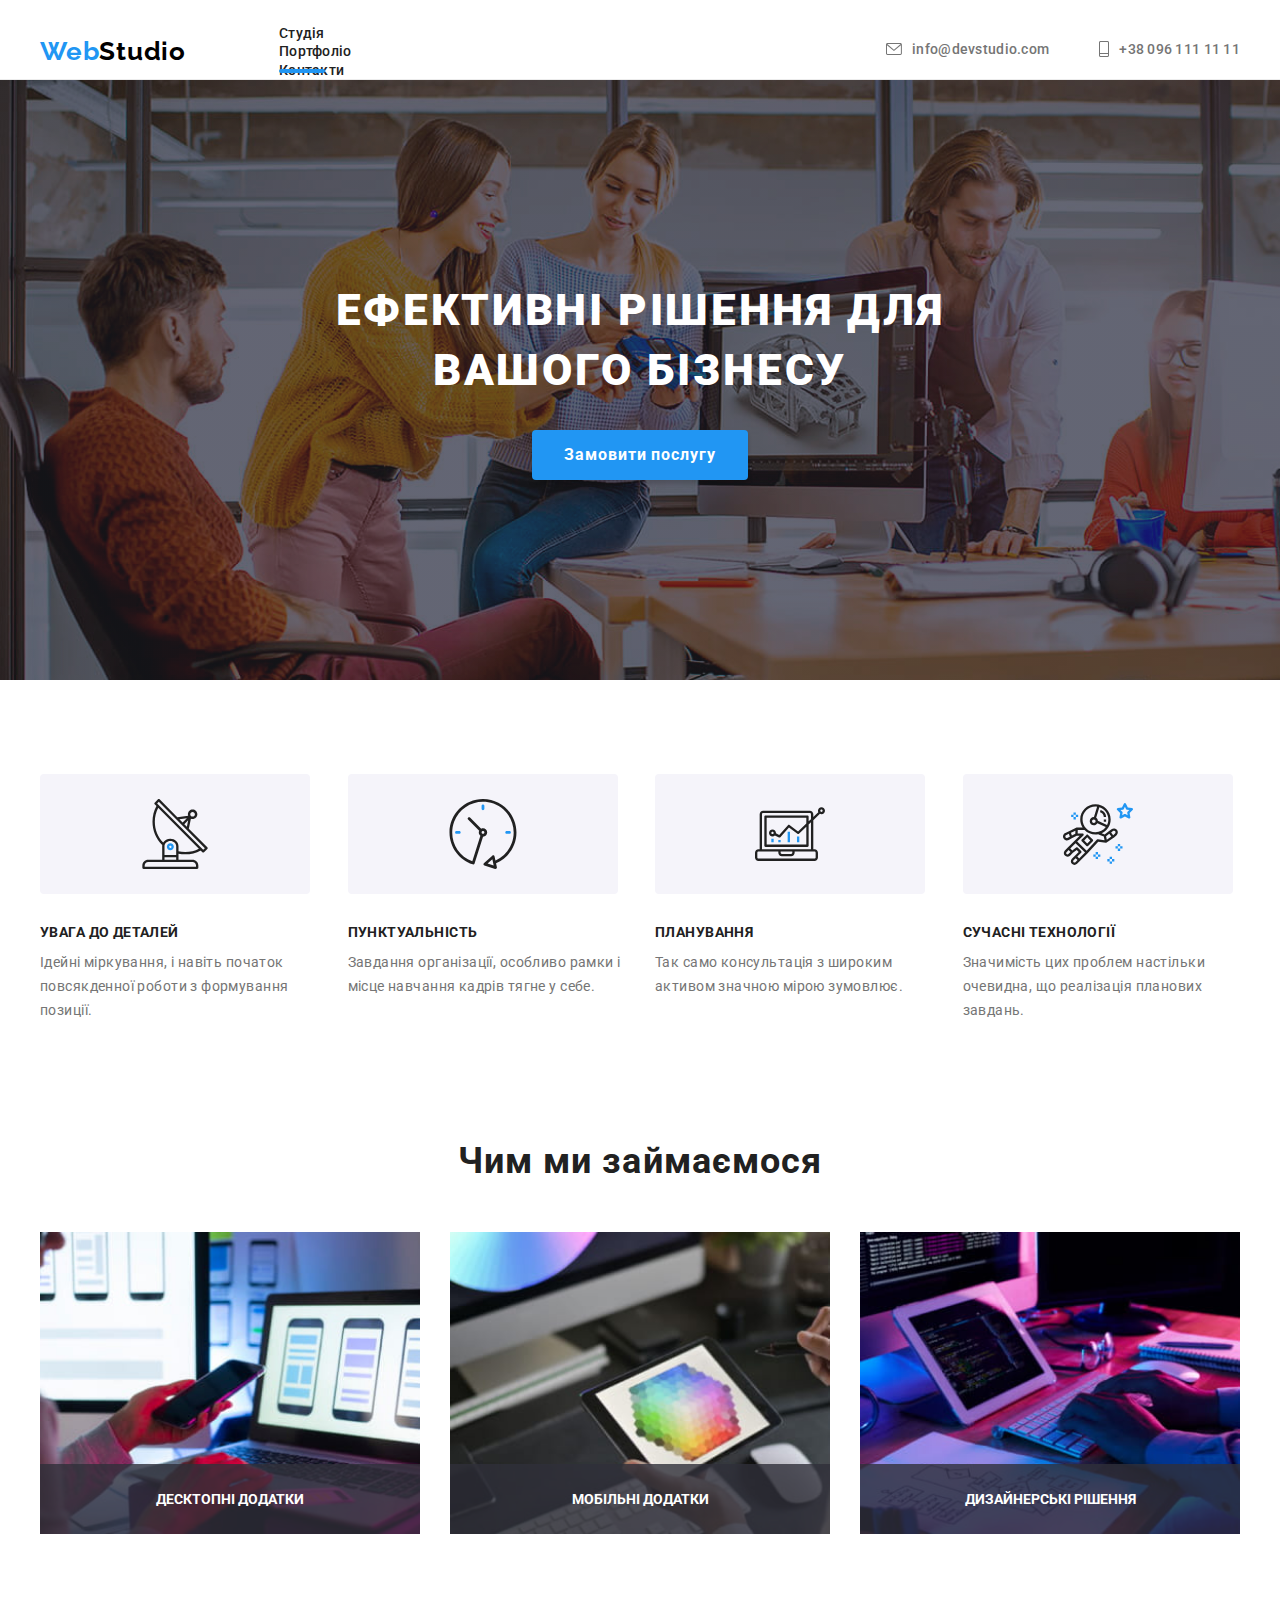
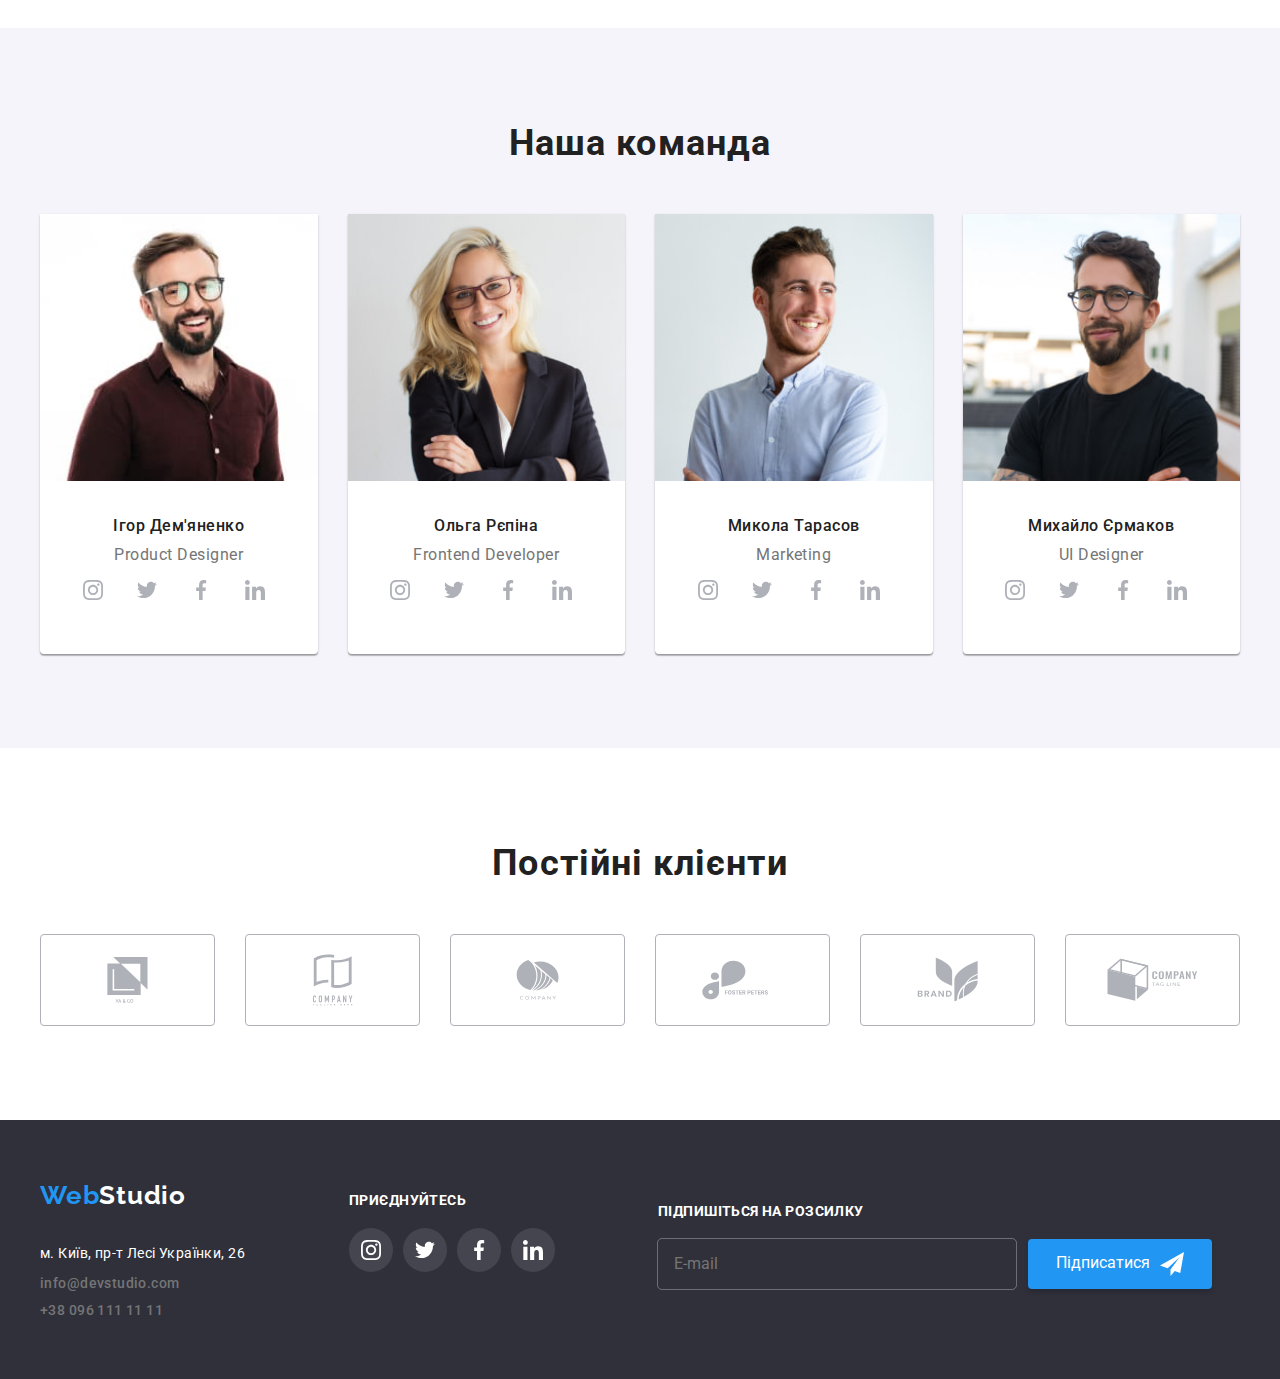
==== index.html @ 51b9fe57 "commed" ====
<!DOCTYPE html>
<html lang="en">
  <head>
    <meta charset="UTF-8" />
    <meta http-equiv="X-UA-Compatible" content="IE=edge" />
    <meta name="viewport" content="width=device-width, initial-scale=1.0" />
    <link
      rel="stylesheet"
      href="https://cdnjs.cloudflare.com/ajax/libs/modern-normalize/1.1.0/modern-normalize.css"
    />
    <link rel="stylesheet" href="./css/style.css" />
    <link rel="preconnect" href="https://fonts.googleapis.com" />
    <link rel="preconnect" href="https://fonts.gstatic.com" crossorigin />
    <link
      href="https://fonts.googleapis.com/css2?family=Raleway:wght@700&family=Roboto:wght@400;500;700;900&display=swap"
      rel="stylesheet"
    />
    <title>WebStudio</title>
  </head>
  <body>
    <header>
      <div class="container header">
        <a class="logo link" href="/"
          ><span class="logo__text">Web</span>Studio</a
        >
        <nav>
          <ul class="list header-menu">
            <li>
              <a class="link header-menu__active list-link" href="#">Студія</a>
            </li>
            <li>
              <a class="link list-link" href="./portfolio.html">Портфоліо</a>
            </li>
            <li><a class="link list-link" href="#">Контакти</a></li>
          </ul>
        </nav>
        <ul class="list header-contact">
          <li class="header-contact__icon">
            <a
              class="link list-link header-contact__link"
              href="mailto:info@devstudio.com"
            >
              <svg width="16" height="12px">
                <use href="./images/icons.svg#icon-envelope"></use>
              </svg>
              info@devstudio.com
            </a>
          </li>
          <li class="header-contact__icon">
            <a
              class="link list-link header-contact__link"
              href="tel:+380961111111"
            >
              <svg width="10" height="16px">
                <use href="./images/icons.svg#icon-vector"></use>
              </svg>
              +38 096 111 11 11
            </a>
          </li>
        </ul>
      </div>
    </header>
    <main>
      <section class="order section">
        <h1 class="order__title">Ефективні рішення для вашого бізнесу</h1>
        <button data-modal-open class="order__button" type="button">
          Замовити послугу
        </button>
        <div class="order__backdrop is-hidden" data-modal>
          <div class="modal">
            <button class="modal__close" data-modal-close>
              <svg width="30" height="30">
                <use href="./images/icons.svg#icon-close"></use>
              </svg>
            </button>
            <p class="modal__text">Залиште свої дані, ми вам передзвонимо</p>
            <form name="form-buy" class="form">
              <label for="user-name">Ім'я</label>
              <div class="form__wrapper">
                <input
                  type="text"
                  id="user-name"
                  name="user-name"
                  class="form__input"
                />
                <svg class="form__icon" width="18" heigt="18">
                  <use href="./images/icons.svg#icon-person-black"></use>
                </svg>
              </div>
              <label for="user-tel">Телефон</label>
              <div class="form__wrapper">
                <input
                  type="text"
                  id="user-tel"
                  name="user-tel"
                  class="form__input"
                />
                <svg class="form__icon" width="18" heigt="18">
                  <use href="./images/icons.svg#icon-phone-black"></use>
                </svg>
              </div>
              <label for="user-mail">Пошта</label>
              <div class="form__wrapper">
                <input
                  type="text"
                  id="user-mail"
                  name="user-mail"
                  class="form__input"
                />
                <svg class="form__icon" width="18" heigt="18">
                  <use href="./images/icons.svg#icon-email-black"></use>
                </svg>
              </div>
              <label for="user-text">Коментар</label>
              <textarea
                placeholder="Введіть текст"
                id="user-text"
                name="user-text"
                class="form__input form__textarea"
                cols="30"
                rows="5"
              ></textarea>
              <div class="form__line form__check">
                <input
                  class="form__input-check"
                  id="checkbox-s"
                  name="checked"
                  type="checkbox"
                  checked
                />
                <label class="form__checkbox-agree" for="checkbox-s"
                  >Погоджуюся з розсилкою та приймаю&nbsp;
                  <a href="#">Умови договору</a></label
                >
              </div>
              <button type="submit" class="form__button-send">
                Відправити
              </button>
            </form>
          </div>
        </div>
      </section>
      <section class="section features">
        <div class="container">
          <ul class="list box">
            <li class="box__element">
              <div class="box__wrapper-icon">
                <svg class="box__icons" width="70">
                  <use href="./images/icons.svg#icon-antenna"></use>
                </svg>
              </div>
              <h3 class="box__title">Увага до деталей</h3>
              <p class="box__description">
                Ідейні міркування, і навіть початок повсякденної роботи з
                формування позиції.
              </p>
            </li>
            <li class="box__element">
              <div class="box__wrapper-icon">
                <svg class="box__icons" width="70">
                  <use href="./images/icons.svg#icon-clock"></use>
                </svg>
              </div>
              <h3 class="box__title">Пунктуальність</h3>
              <p class="box__description">
                Завдання організації, особливо рамки і місце навчання кадрів
                тягне у себе.
              </p>
            </li>
            <li class="box__element">
              <div class="box__wrapper-icon">
                <svg class="box__icons" width="70">
                  <use href="./images/icons.svg#icon-diagram"></use>
                </svg>
              </div>
              <h3 class="box__title">Планування</h3>
              <p class="box__description">
                Так само консультація з широким активом значною мірою зумовлює.
              </p>
            </li>
            <li class="box__element">
              <div class="box__wrapper-icon">
                <svg class="box__icons" width="70">
                  <use href="./images/icons.svg#icon-astronaut"></use>
                </svg>
              </div>
              <h3 class="box__title">Сучасні технології</h3>
              <p class="box__description">
                Значимість цих проблем настільки очевидна, що реалізація
                планових завдань.
              </p>
            </li>
          </ul>
          <h2 class="job job__title">Чим ми займаємося</h2>
          <ul class="list job__box">
            <li class="item box__item">
              <img src="./images/job1.jpg" alt="work" width="370" />
              <div class="job__description">Десктопні додатки</div>
            </li>
            <li class="item box__item">
              <img src="./images/job2.jpg" alt="work" width="370" />
              <div class="job__description">Мобільні додатки</div>
            </li>
            <li class="item box__item">
              <img src="./images/job3.jpg" alt="work" width="370" />
              <div class="job__description">Дизайнерські рішення</div>
            </li>
          </ul>
        </div>
      </section>
      <section class="team section">
        <div class="container">
          <h2 class="tetle-text-team team__title">Наша команда</h2>
          <ul class="list team-flex">
            <li class="team-flex-item">
              <img
                src="./images/team1.jpg"
                alt="Product Designer"
                width="270"
              />
              <h3 class="name-team">Ігор Дем'яненко</h3>
              <p class="profession-team">Product Designer</p>
              <ul class="list flex-icons">
                <li class="team-icons">
                  <a href="">
                    <svg class="social-icon" width="20" height="20">
                      <use href="./images/icons.svg#icon-instagram"></use>
                    </svg>
                  </a>
                </li>
                <li class="team-icons">
                  <a href="">
                    <svg class="social-icon" width="20" height="20">
                      <use href="./images/icons.svg#icon-twitter"></use>
                    </svg>
                  </a>
                </li>
                <li class="team-icons">
                  <a href="">
                    <svg class="social-icon" width="20" height="20">
                      <use href="./images/icons.svg#icon-facebook"></use>
                    </svg>
                  </a>
                </li>
                <li class="team-icons">
                  <a href="">
                    <svg class="social-icon" width="20" height="20">
                      <use href="./images/icons.svg#icon-linkedin"></use>
                    </svg>
                  </a>
                </li>
              </ul>
            </li>
            <li class="team-flex-item">
              <img
                src="./images/team2.jpg"
                alt="Frontend Developer"
                width="270"
              />
              <h3 class="name-team">Ольга Рєпіна</h3>
              <p class="profession-team">Frontend Developer</p>
              <ul class="list flex-icons">
                <li class="team-icons">
                  <a href="">
                    <svg class="social-icon" width="20" height="20">
                      <use href="./images/icons.svg#icon-instagram"></use>
                    </svg>
                  </a>
                </li>
                <li class="team-icons">
                  <a href="">
                    <svg class="social-icon" width="20" height="20">
                      <use href="./images/icons.svg#icon-twitter"></use>
                    </svg>
                  </a>
                </li>
                <li class="team-icons">
                  <a href="">
                    <svg class="social-icon" width="20" height="20">
                      <use href="./images/icons.svg#icon-facebook"></use>
                    </svg>
                  </a>
                </li>
                <li class="team-icons">
                  <a href="">
                    <svg class="social-icon" width="20" height="20">
                      <use href="./images/icons.svg#icon-linkedin"></use>
                    </svg>
                  </a>
                </li>
              </ul>
            </li>
            <li class="team-flex-item">
              <img src="./images/team3.jpg" alt="Marketing" width="270" />
              <h3 class="name-team">Микола Тарасов</h3>
              <p class="profession-team">Marketing</p>
              <ul class="list flex-icons">
                <li class="team-icons">
                  <a href="">
                    <svg class="social-icon" width="20" height="20">
                      <use href="./images/icons.svg#icon-instagram"></use>
                    </svg>
                  </a>
                </li>
                <li class="team-icons">
                  <a href="">
                    <svg class="social-icon" width="20" height="20">
                      <use href="./images/icons.svg#icon-twitter"></use>
                    </svg>
                  </a>
                </li>
                <li class="team-icons">
                  <a href="">
                    <svg class="social-icon" width="20" height="20">
                      <use href="./images/icons.svg#icon-facebook"></use>
                    </svg>
                  </a>
                </li>
                <li class="team-icons">
                  <a href="">
                    <svg class="social-icon" width="20" height="20">
                      <use href="./images/icons.svg#icon-linkedin"></use>
                    </svg>
                  </a>
                </li>
              </ul>
            </li>
            <li class="team-flex-item">
              <img src="./images/team4.jpg" alt="UI Designer" width="270" />
              <h3 class="name-team">Михайло Єрмаков</h3>
              <p class="profession-team">UI Designer</p>
              <ul class="list flex-icons">
                <li class="team-icons">
                  <a href="">
                    <svg class="social-icon" width="20" height="20">
                      <use href="./images/icons.svg#icon-instagram"></use>
                    </svg>
                  </a>
                </li>
                <li class="team-icons">
                  <a href="">
                    <svg class="social-icon" width="20" height="20">
                      <use href="./images/icons.svg#icon-twitter"></use>
                    </svg>
                  </a>
                </li>
                <li class="team-icons">
                  <a href="">
                    <svg class="social-icon" width="20" height="20">
                      <use href="./images/icons.svg#icon-facebook"></use>
                    </svg>
                  </a>
                </li>
                <li class="team-icons">
                  <a href="">
                    <svg class="social-icon" width="20" height="20">
                      <use href="./images/icons.svg#icon-linkedin"></use>
                    </svg>
                  </a>
                </li>
              </ul>
            </li>
          </ul>
        </div>
      </section>
      <section class="section">
        <div class="container">
          <h2 class="lean-clients">Постійні клієнти</h2>
          <ul class="list clients-wrapper">
            <li class="element-icon">
              <a href="">
                <svg width="41" height="46">
                  <use href="./images/icons.svg#icon-group"></use>
                </svg>
              </a>
            </li>
            <li class="element-icon">
              <a href="">
                <svg width="40" height="52">
                  <use href="./images/icons.svg#icon-group2"></use>
                </svg>
              </a>
            </li>
            <li class="element-icon">
              <a href="">
                <svg width="43" height="41">
                  <use href="./images/icons.svg#icon-group3"></use>
                </svg>
              </a>
            </li>
            <li class="element-icon">
              <a href="">
                <svg width="84" height="40">
                  <use href="./images/icons.svg#icon-group4"></use>
                </svg>
              </a>
            </li>
            <li class="element-icon">
              <a href="">
                <svg width="62" height="45">
                  <use href="./images/icons.svg#icon-group5"></use>
                </svg>
              </a>
            </li>
            <li class="element-icon">
              <a href="">
                <svg width="93" height="43">
                  <use href="./images/icons.svg#icon-group1"></use>
                </svg>
              </a>
            </li>
          </ul>
        </div>
      </section>
    </main>
    <footer>
      <div class="container flex-botom">
        <div class="wrapper-bottom">
          <a class="logo link logo--light" href="/"
            ><span class="logo__text">Web</span>Studio</a
          >
          <address class="no-incline">
            <ul class="list">
              <li>
                <a
                  class="map"
                  target="_blank"
                  rel="noopener noreferrer nofollow"
                  href="https://goo.gl/maps/KYdNu7RqpGxBvXXn9"
                  >м. Київ, пр-т Лесі Українки, 26</a
                >
              </li>
              <li>
                <a class="link contacts-footer" href="mailto:info@devstudio.com"
                  >info@devstudio.com</a
                >
              </li>
              <li>
                <a class="link contacts-footer" href="tel:+380961111111"
                  >+38 096 111 11 11</a
                >
              </li>
            </ul>
          </address>
        </div>
        <div>
          <p class="bottom-text">приєднуйтесь</p>
          <ul class="list bottom-list">
            <li class="bottom-icons">
              <a href="">
                <svg class="bottom-social-icon" width="20" height="20">
                  <use href="./images/icons.svg#icon-instagram"></use>
                </svg>
              </a>
            </li>
            <li class="bottom-icons">
              <a href="">
                <svg class="bottom-social-icon" width="20" height="20">
                  <use href="./images/icons.svg#icon-twitter"></use>
                </svg>
              </a>
            </li>
            <li class="bottom-icons">
              <a href="">
                <svg class="bottom-social-icon" width="20" height="20">
                  <use href="./images/icons.svg#icon-facebook"></use>
                </svg>
              </a>
            </li>
            <li class="bottom-icons">
              <a href="">
                <svg class="bottom-social-icon" width="20" height="20">
                  <use href="./images/icons.svg#icon-linkedin"></use>
                </svg>
              </a>
            </li>
          </ul>
        </div>
        <div class="wrapper-form">
          <p class="form-text-footer">Підпишіться на розсилку</p>
          <div class="form-footer">
            <input
              type="text"
              name="input-footer"
              class="input-footer"
              placeholder="E-mail"
            />
            <button class="button-footer" type="button">
              Підписатися
              <svg width="24" height="24">
                <use href="./images/icons.svg#icon-send"></use>
              </svg>
            </button>
          </div>
        </div>
      </div>
    </footer>
    <script src="./js/modal.js"></script>
  </body>
</html>
---- css/style.css ----
body {
    font-family: 'Roboto', sans-serif;
    color: var(--text-color);
    margin: 0;
    padding: 0;
    background-color: var(--main-color);
}

ul,
p,
h1,
h2,
h3,
h4 {
    margin: 0;
    padding: 0;
}

:root {
    --main-color: #FFFFFF;
    --active-color: #2196F3;
    --contact-color: #757575;
    --text-color: #212121;
    --order-color: #2F303A;
    --logo-color: #000000;
    --projects-color: #F5F4FA;
    --button-hover: #188CE8;
    --icons-color: #AFB1B8;
    --divider-color: #ECECEC;
}

.link {
    text-decoration: none;
}

.header-menu__active {
    color: var(--active-color);
    position: relative;
    padding: 32px 0;
}

.header-menu__active::after {
    content: '';
    height: 4px;
    background-color: var(--active-color);
    position: absolute;
    bottom: 0;
    left: 0;
    right: 0;
    border-radius: 2px;
}

.list {
    list-style: none;
}

.order__title {
    font-weight: 900;
    font-size: 44px;
    line-height: calc(60 / 44);
    text-transform: uppercase;
    color: var(--main-color);
    letter-spacing: 0.06em;
    text-align: center;
    max-width: 696px;
    margin: 0 auto;
}

.section.order {
    max-width: 1600px;
    background-image: linear-gradient(rgba(47, 48, 58, 0.4), rgba(47, 48, 58, 0.4)), url(../images/teams.png);
    /* background-image: url(../images/teams.png), linear-gradient(rgba(47, 48, 58, 0.4),rgba(47, 48, 58, 0.4)); */
    /* text-align: center; */
    padding-bottom: 200px;
    padding-top: 200px;
}

/* section.order {
    margin: 0 auto;
} */

.list-link {
    color: var(--text-color);
    font-family: 'Roboto';
    font-style: normal;
    font-weight: 500;
    font-size: 14px;
    line-height: calc(16 / 14);
    letter-spacing: 0.02em;
    transition: color 250ms cubic-bezier(0.4, 0, 0.2, 1);
}
.logo {
    font-family: 'Raleway';
    font-weight: 700;
    font-size: 26px;
    line-height: calc(31 / 26);
    letter-spacing: 0.03em;
    color: var(--logo-color);
    margin-right: 93px;
}

.logo__text {
    color: var(--active-color);
}

.header-contact__link {
    color: var(--contact-color);
    font-weight: 500;
    font-size: 14px;
    line-height: calc(16/14);
    letter-spacing: 0.02em;
    display: inline-flex;
    align-items: center;
    transition: color 250ms cubic-bezier(0.4, 0, 0.2, 1);
}

.no-incline {
    font-style: normal;
}

.no-incline a:focus {
    color: var(--active-color);
}

.map {
    text-decoration: none;
    font-size: 14px;
    line-height: calc(24/14);
    color: var(--main-color);
    letter-spacing: 0.03em;
    transition: color 250ms cubic-bezier(0.4, 0, 0.2, 1);
}

.map:hover {
    color: var(--active-color);
}

footer {
    background-color: var(--order-color);
}

.header-contact__link:hover {
    color: var(--active-color);
}

.order__button {
    background-color: var(--active-color);
    color: var(--main-color);
    font-family: 'Roboto';
    font-weight: 700;
    font-size: 16px;
    line-height: calc(30 / 16);
    letter-spacing: 0.06em;
    cursor: pointer;
    border: none;
    padding: 10px 32px;
    box-shadow: 0px 4px 4px rgba(0, 0, 0, 0.15);
    border-radius: 4px;
    transition: background-color 250ms cubic-bezier(0.4, 0, 0.2, 1);
    margin: 30px auto 0;
    display: block;
}

.order__button:hover {
    background-color: var(--button-hover);
}

.contacts-footer {
    color: var(--contact-color);
    font-weight: 500;
    font-size: 14px;
    line-height: calc(16/14);
    letter-spacing: 0.03em;
    transition: color 250ms cubic-bezier(0.4, 0, 0.2, 1);
}

.contacts-footer:hover {
    color: var(--active-color);
}

.box__title {
    font-weight: 700;
    font-size: 14px;
    line-height: calc(16 / 14);
    letter-spacing: 0.03em;
    text-transform: uppercase;
    margin-bottom: 10px;
}

.box__description {
    font-size: 14px;
    line-height: calc(24 / 14);
    letter-spacing: 0.03em;
    color: var(--contact-color);
}

.job {
    font-weight: 700;
    font-size: 36px;
    line-height: calc(42 / 36);
    letter-spacing: 0.03em;
}

.team {
    background-color: var(--projects-color);
}

.team__title {
    font-weight: 700;
    font-size: 36px;
    line-height: calc(42 / 36);
    letter-spacing: 0.03em;
    text-align: center;
    margin-bottom: 50px;
}

.name-team {
    font-weight: 500;
    font-size: 16px;
    line-height: calc(19 / 16);
    letter-spacing: 0.03em;
}

.profession-team {
    font-weight: 400;
    font-size: 16px;
    line-height: calc(19 / 16);
    letter-spacing: 0.03em;
    color: var(--contact-color);
}

.projects {
    cursor: pointer;
    border: none;
    background-color: var(--projects-color);
    font-weight: 500;
    font-size: 16px;
    line-height: calc(26 / 16);
    letter-spacing: 0.03em;
    font-family: 'Roboto';
    font-weight: 500;
    font-size: 16px;
    line-height: calc(26 / 16);
    padding: 6px 22px;
    border-radius: 4px;
    transition: box-shadow 250ms cubic-bezier(0.4, 0, 0.2, 1), color 250ms cubic-bezier(0.4, 0, 0.2, 1), background-color 250ms cubic-bezier(0.4, 0, 0.2, 1);
}

.button-flex li:not(:first-child) {
    margin-left: 8px;
}

.projects:hover {
    background-color: var(--active-color);
    color: var(--main-color);
    border: none;
    box-shadow: 0px 3px 1px rgba(0, 0, 0, 0.1), 0px 1px 2px rgba(0, 0, 0, 0.08), 0px 2px 2px rgba(0, 0, 0, 0.12);
}

.projects:focus {
    background-color: var(--active-color);
    color: var(--main-color);
}

.projects-name {
    font-weight: 700;
    font-size: 18px;
    line-height: calc(36 / 18);
    letter-spacing: 0.06em;
}

.projects-work {
    font-size: 16px;
    line-height: calc(30 / 16);
    letter-spacing: 0.03em;
    color: var(--contact-color);
}

.logo--light {
    color: var(--main-color);
}
.header {
    display: flex;
    align-items: center;
}

.header-list {
    display: flex;
}

.list-link:hover,
.list-link:focus {
    color: var(--active-color);
}

.header-contact {
    display: flex;
    margin-left: auto;
}

.header-contact>li:first-child {
    margin-right: 50px;
}

.container {
    max-width: 1200px;
    margin: 0 auto;
}

.header-list>li:not(:last-child) {
    margin-right: 50px;
}

header {
    padding: 24px 0;
}

.box {
    display: flex;
    margin-bottom: 118px;
    margin-left: -30px;
}

.box .box__element {
    flex-basis: calc((100% - 90px) / 4);
    margin-left: 30px;
}

.job__box {
    display: flex;
    margin-top: 50px;
    margin-left: -30px;
}

.job__box .box__item {
    flex-basis: calc((100% - 60px) / 3);
    margin-left: 30px;
}

.job__title {
    text-align: center;
}

.team-flex {
    display: flex;
    text-align: center;

    margin-left: -30px;
}

.team-flex-item {
    margin-left: 30px;
    flex-basis: calc((100% - 90px) / 4);
    border-radius: 0px 0px 4px 4px;
    box-shadow: 0px 1px 3px rgba(0, 0, 0, 0.12), 0px 1px 1px rgba(0, 0, 0, 0.14), 0px 2px 1px rgba(0, 0, 0, 0.2);
}

.team-flex-item>img {
    width: 100%;
}

.team-flex>li {
    background-color: var(--main-color);
}

.team-flex h3 {
    margin-top: 30px;
    margin-bottom: 10px;
}

footer {
    padding: 60px 0;
}

address {
    margin-top: 30px;
}

.no-incline li:not(:first-child) {
    margin-top: 9px;
}

.button-flex {
    display: flex;
    justify-content: center;
    margin-bottom: 50px;
}

.work-flex {
    display: flex;
    flex-wrap: wrap;
    margin-left: -30px;
}

.work-flex .item {
    flex-basis: calc((100% - 90px) / 3);
    margin-left: 30px;
    transition: box-shadow 250ms cubic-bezier(0.4, 0, 0.2, 1);
}

.work-flex .item:hover {
    box-shadow: 0px 1px 1px rgba(0, 0, 0, 0.12), 0px 4px 4px rgba(0, 0, 0, 0.06), 1px 4px 6px rgba(0, 0, 0, 0.16);
}

.item img {
    width: 100%;
}

.work-flex li {
    border: 1px solid #EEEEEE;
    margin-bottom: 30px;
    cursor: pointer;
}

.work-flex h2 {
    margin-left: 24px;
    margin-top: 20px;

}

.work-flex p {
    margin-left: 24px;
    margin-bottom: 20px;
    margin-top: 4px;
}

.section {
    padding-top: 94px;
    padding-bottom: 94px;
}

.team-icons a {
    width: 44px;
    height: 44px;
    display: inline-block;
    margin-right: 10px;
    border-radius: 50%;
    background-color: var(--main-color);
    color: var(--icons-color);
    transition: color 250ms cubic-bezier(0.4, 0, 0.2, 1),background-color 250ms cubic-bezier(0.4, 0, 0.2, 1);
}

.team-icons a:hover {
    background-color: var(--active-color);
    color: var(--main-color);
}

.team-icons a:focus {
    background-color: var(--active-color);
    color: var(--main-color);
}

.team-icons a svg {
    fill: currentColor;
}

.team-icons:last-child {
    margin-right: 0;
}

.flex-icons {
    display: flex;
    justify-content: center;
    margin-top: 16px;
    margin-bottom: 30px;
}

.social-icon {
    fill: var(--icons-color);
}

.box__wrapper-icon {
    display: flex;
    justify-items: center;
    justify-content: center;
    background-color: var(--projects-color);
    height: 120px;
    max-width: 270px;
    margin-bottom: 30px;
    border-radius: 4px;
}

.lean-clients {
    font-weight: 700;
    font-size: 36px;
    line-height: calc(42 / 36);
    text-align: center;
    letter-spacing: 0.03em;
    margin-bottom: 50px;
}

.clients-wrapper {
    display: flex;
    margin-left: -30px;
}

.element-icon {
    width: 170px;
    height: 92px;
    flex-basis: calc((100% - 150px) / 6);
    margin-left: 30px;
}

.element-icon a svg {
    fill: var(--icons-color);
    transition: fill 250ms cubic-bezier(0.4, 0, 0.2, 1);
}

.element-icon a:hover,
.element-icon a:focus {
    border: 1px solid var(--active-color);
}

.element-icon a:hover svg,
.element-icon a:focus svg {
    fill: var(--active-color);
}

.element-icon a {
    width: 100%;
    height: 100%;
    display: flex;
    justify-content: center;
    align-items: center;
    border: 1px solid var(--icons-color);
    border-radius: 4px;
    transition: border-color 250ms cubic-bezier(0.4, 0, 0.2, 1);
}

.flex-botom {
    display: flex;
}

.bottom-icons {
    width: 44px;
    height: 44px;
    margin-right: 10px;
    border-radius: 50%;
    display: flex;
    justify-content: center;
    align-items: center;
    background-color: rgba(255, 255, 255, 0.1);
    transition: background-color 250ms cubic-bezier(0.4, 0, 0.2, 1);
}

.bottom-icons a {
    width: 100%;
    height: 100%;
    display: flex;
    align-items: center;
    justify-content: center;
    border-radius: 50%;
}

.bottom-icons a:focus {
    background-color: var(--active-color);

}

.bottom-icons svg {
    fill: var(--main-color);
    transition: fill 250ms cubic-bezier(0.4, 0, 0.2, 1);
}

.bottom-list {
    display: flex;
    margin-top: 20px;
}

.bottom-icons:hover {
    background-color: var(--active-color);
}

.bottom-icons:hover svg {
    fill: var(--main-color);
}

.wrapper-bottom {
    margin-right: 70px;
}

.bottom-text {
    font-weight: 700;
    font-size: 14px;
    line-height: calc(16/14);
    letter-spacing: 0.03em;
    text-transform: uppercase;
    color: var(--main-color);
    margin-top: 12px;
}

.header-contact__icon:hover .list-link {
    color: var(--button-hover);
}

.header-contact__link svg {
    fill: currentColor;
    margin-right: 10px;
    cursor: pointer;
}

/* leason 5 */
.img-wrapper img {
    display: block;
}

.work-flex .img-wrapper {
    position: relative;
    overflow: hidden;
}

.work-description {
    background-color: var(--active-color);
    position: absolute;
    bottom: 0;
    height: 100%;
    color: var(--main-color);
    display: flex;
    justify-content: center;
    align-items: center;
    font-weight: 400;
    font-size: 18px;
    line-height: calc(28 / 18);
    letter-spacing: 0.03em;
    transform: translateY(100%);
    padding: 24px;
    opacity: 90%;
    transition: transform 250ms cubic-bezier(0.4, 0, 0.2, 1);
}

.work-flex .item:hover .work-description {
    transform: translateY(0);
}

header {
    height: 80px;
    border-bottom: 1px solid var(--divider-color);
}

/* modal window */
.order__backdrop.is-hidden {
    visibility: hidden;
    opacity: 0;
    pointer-events: none;
}

.order__backdrop {
    position: fixed;
    top: 0;
    left: 0;
    width: 100%;
    height: 100%;
    opacity: 1;
    visibility: visible;
    transition: opacity 250ms cubic-bezier(0.4, 0, 0.2, 1), visibility 250ms cubic-bezier(0.4, 0, 0.2, 1);
    background: rgba(0, 0, 0, 0.2);
    display: flex;
    justify-content: center;
    align-items: center;
    z-index: 1;
}

.modal {
    width: 528px;
    background: #FFFFFF;
    box-shadow: 0px 1px 3px rgba(0, 0, 0, 0.12), 0px 1px 1px rgba(0, 0, 0, 0.14), 0px 2px 1px rgba(0, 0, 0, 0.2);
    border-radius: 4px;
    margin: 0 auto;
    position: relative;
    padding: 40px;
}

.modal label {
    display: inline-block;
    margin-bottom: 4px;
    color: var(--contact-color);
    font-size: 12px;
    line-height: 14px;
    letter-spacing: 0.01em;
}
.modal__close {
    position: absolute;
    cursor: pointer;
    top: 8px;
    right: 8px;
    background: transparent;
    border: none;
    padding: 0;
    /* fill: none; */
}
.modal__close svg {
    border: 1px solid rgba(0, 0, 0, 0.1);
    border-radius: 50%;
}

.modal__close:hover svg {
    transition: transform 250ms cubic-bezier(0.4, 0, 0.2, 1);
    fill: var(--active-color);
}



.job__description {
    position: absolute;
    height: 70px;
    width: 100%;
    bottom: 0;
    display: flex;
    justify-content: center;
    align-items: center;
    color: var(--main-color);
    text-transform: uppercase;
    font-weight: 700;
    font-size: 14px;
    line-height: calc(16/14);
    background: rgba(47, 48, 58, 0.8);
}
.box__item {
    position: relative;
}
.box__item img {
    display: block;
}
.form__input {
    width: 100%;
    height: 40px;
    border: 1px solid rgba(33, 33, 33, 0.2);
    border-radius: 4px;
    cursor: pointer;
    padding-left: 45px;
}
.form__input:focus {
    outline: 1px solid var(--active-color);


}
.form__button-send {
    width: 100%;
    max-width: 200px;
    height: 50px;
    font-weight: 700;
    font-size: 16px;
    line-height: calc(30/16);
    background: var(--active-color);
    box-shadow: 0px 4px 4px rgba(0, 0, 0, 0.15);
    border-radius: 4px;
    color: var(--main-color);
    border: none;
    cursor: pointer;
    letter-spacing: 0.06em;
    display: block;
    margin: 0 auto;
}
.modal__text {
    color: var(--text-color);
    font-weight: 700;
    font-size: 20px;
    line-height: calc(23/20);
    text-align: center;
    letter-spacing: 0.03em;
    margin-bottom: 12px;
}
.form__textarea {
    resize: none;
    height: 120px;
    padding: 12px 16px;


}
/* .form__textarea::placeholder {
    font-size: 11px;
    color: rebeccapurple;
    padding: 20px;
} */

.form__wrapper {
    position: relative;
    margin-bottom: 10px; 
}
.form__icon {
    position: absolute;
    left: 15px;
    top: 50%;
    transform: translateY(-50%);
}
.form__input:focus + .form__icon {
    transition: transform 250ms cubic-bezier(0.4, 0, 0.2, 1);
    fill: var(--active-color);
}
.form__textarea::placeholder {
    color: rgba(117, 117, 117, 0.5);
    font-size: 12px;
    line-height: calc(14 / 12);
    letter-spacing: 0.01em;
    margin: 0 auto;
} 
.form__line label {
    margin: 20px 0 30px;
    font-size: 14px;
    line-height: calc(24/14);
    letter-spacing: 0.03em;
    color: #757575;
    display: flex;
}
.form__line {
    text-align: center;
}
.form__line a {
    color: var(--active-color);
}
.form__checkbox-agree {
    display: flex;
    align-items: center;
    justify-content: center;
    cursor: pointer;
}
.form__checkbox-agree::before {
    display: flex;
    margin-right: 8px;
    content: " ";
    width: 16px;
    height: 15px;
    border: 2px solid black;
    border-radius: 2px;
}
.form__check {
    margin: 10px 0;
}
.form__check input:checked + .form__checkbox-agree::before {
    background-color: var(--active-color);
    border: none;
    background-image: url(../images/vector-form.svg);
    background-repeat: no-repeat;
    background-position: center;
}   
.form__input-check {
    display: none;
}
.form-text-footer {
    font-weight: 700;
    font-size: 14px;
    line-height: calc(16/14);
    letter-spacing: 0.03em;
    text-transform: uppercase;
    color: var(--main-color);
}
.input-footer {
    width: 358px;
    height: 50px;
    background-color: inherit;
    border-radius: 4px;
    outline: 1px solid rgba(255, 255, 255, 0.3);
    border: none;
    cursor: pointer;
    padding: 15px 16px;
    color: var(--main-color) ;
}
.wrapper-form {
    margin-top: 23px;
    margin-left: 93px;
}
.wrapper-form input:focus {
    outline: 1px solid var(--button-hover);
}
.button-footer {
    height: 50px;
    margin-left: 12px;
    background: #2196F3;
    box-shadow: 0px 4px 4px rgba(0, 0, 0, 0.15);
    border-radius: 4px;
    border: none;
    color: var(--main-color);
    padding: 0px 28px;
    display: inline-flex;
    align-items: center;
}
.button-footer svg {
    margin-left: 10px;
}
.form-footer {
    display: flex;
    margin-top: 20px;
}
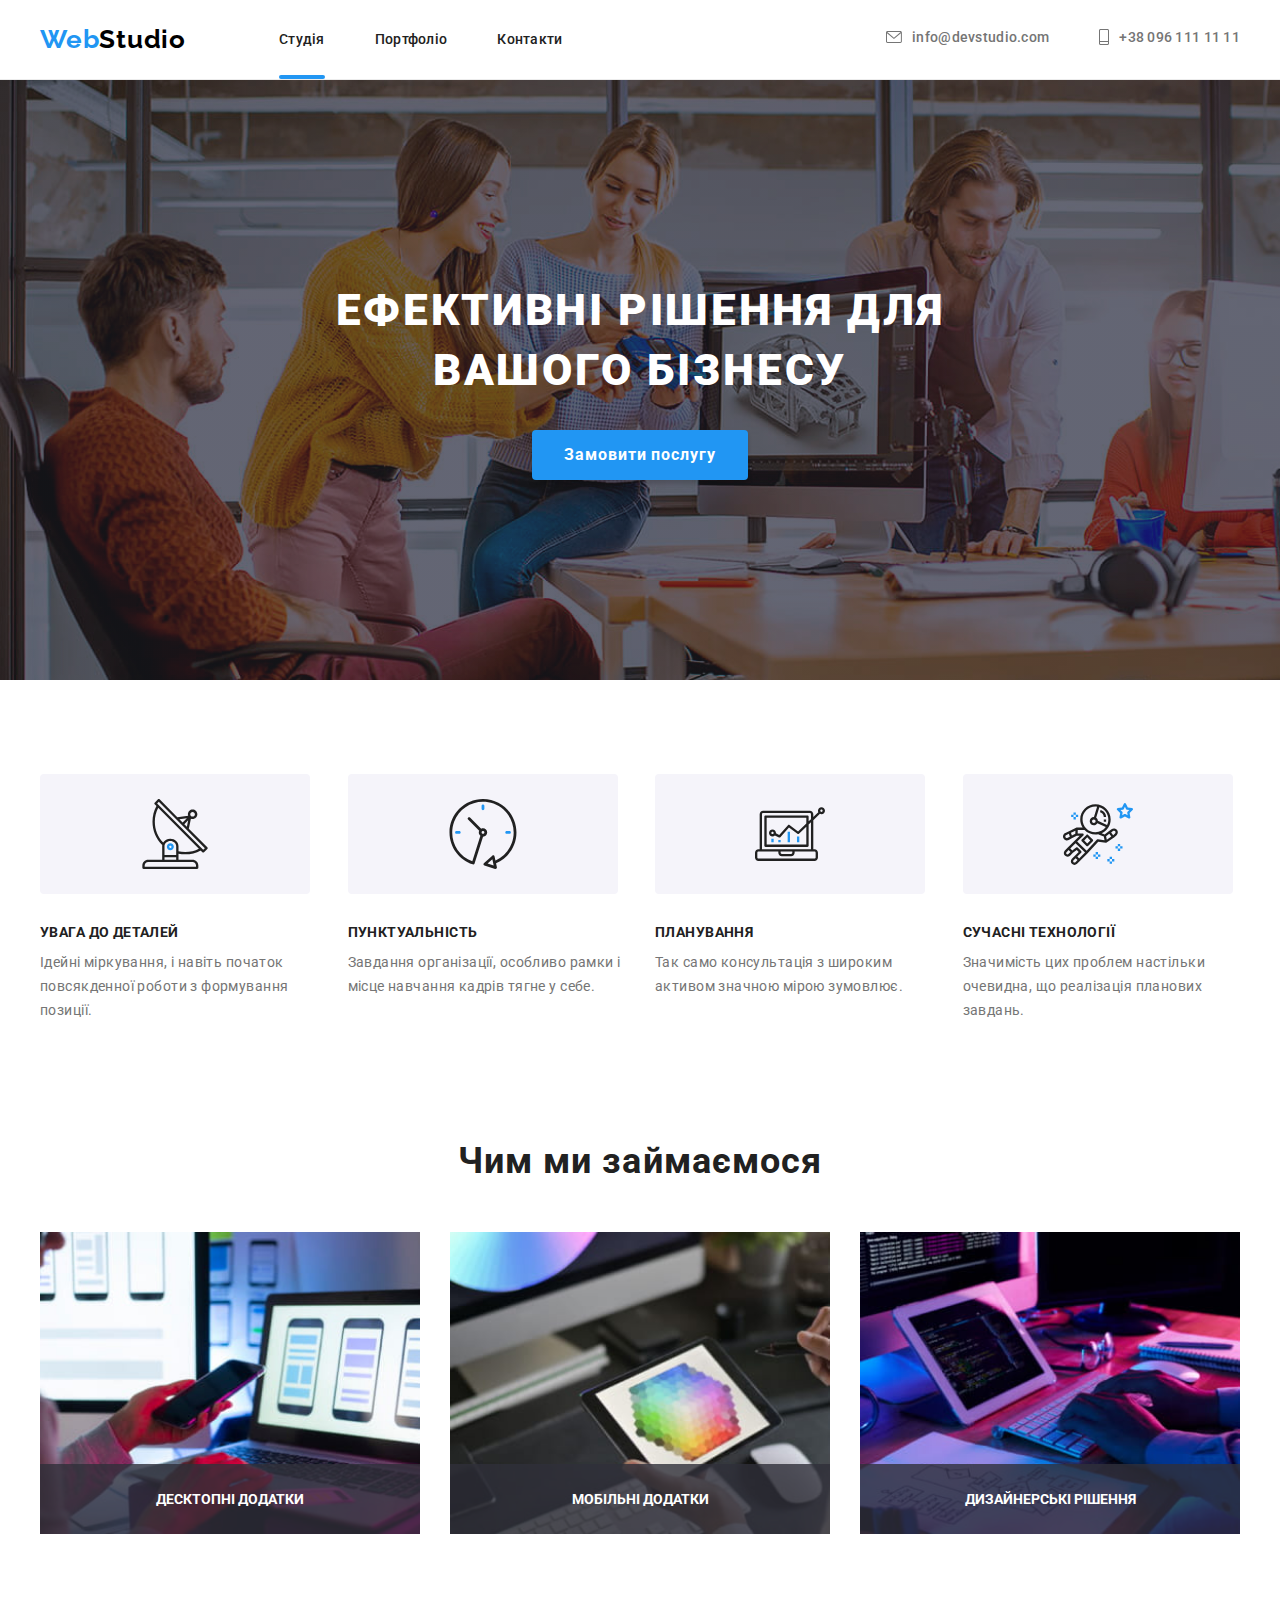
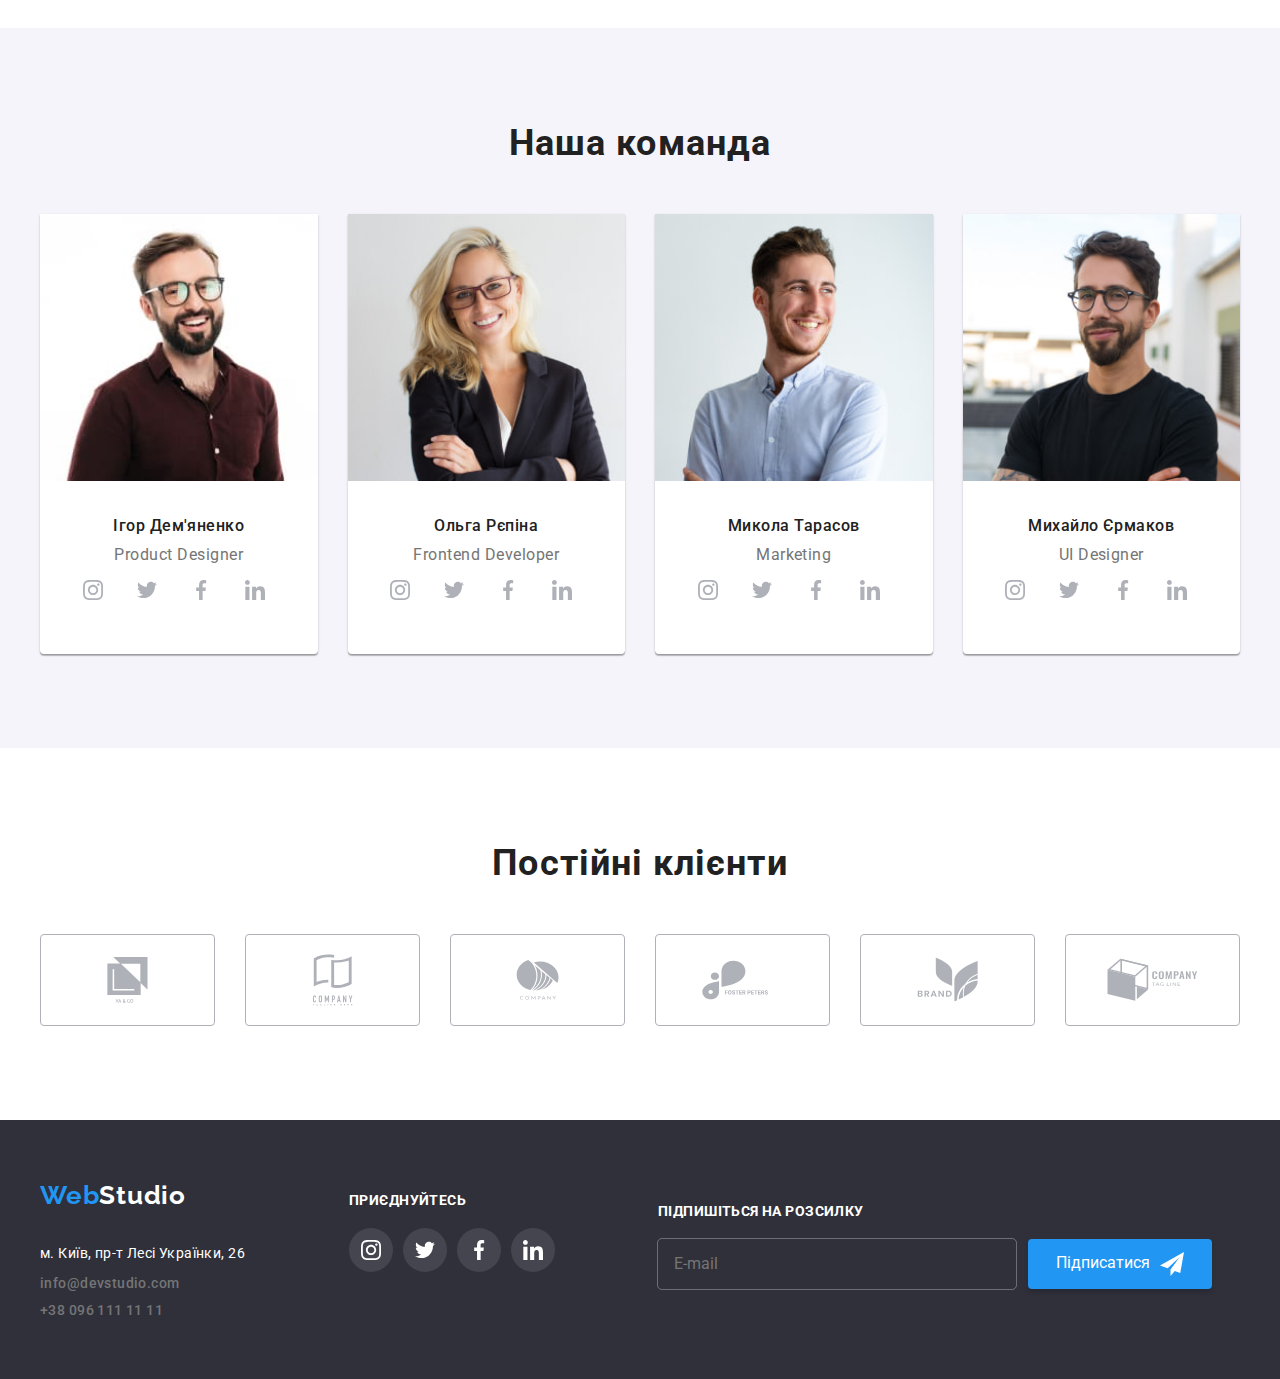
==== commit 035c2a74: "end_index" ====
--- a/index.html
+++ b/index.html
@@ -24,7 +24,7 @@
           ><span class="logo__text">Web</span>Studio</a
         >
         <nav>
-          <ul class="list header-menu">
+          <ul class="list header-menu header-list">
             <li>
               <a class="link header-menu__active list-link" href="#">Студія</a>
             </li>
@@ -212,148 +212,148 @@
         <div class="container">
           <h2 class="tetle-text-team team__title">Наша команда</h2>
           <ul class="list team-flex">
-            <li class="team-flex-item">
+            <li class="team-flex__item">
               <img
                 src="./images/team1.jpg"
                 alt="Product Designer"
                 width="270"
               />
-              <h3 class="name-team">Ігор Дем'яненко</h3>
-              <p class="profession-team">Product Designer</p>
+              <h3 class="team-flex__name">Ігор Дем'яненко</h3>
+              <p class="team-flex__profession">Product Designer</p>
               <ul class="list flex-icons">
-                <li class="team-icons">
-                  <a href="">
-                    <svg class="social-icon" width="20" height="20">
+                <li class="flex-icons__item">
+                  <a href="">
+                    <svg class="flex-icons__icon" width="20" height="20">
                       <use href="./images/icons.svg#icon-instagram"></use>
                     </svg>
                   </a>
                 </li>
-                <li class="team-icons">
-                  <a href="">
-                    <svg class="social-icon" width="20" height="20">
+                <li class="flex-icons__item">
+                  <a href="">
+                    <svg class="flex-icons__icon" width="20" height="20">
                       <use href="./images/icons.svg#icon-twitter"></use>
                     </svg>
                   </a>
                 </li>
-                <li class="team-icons">
-                  <a href="">
-                    <svg class="social-icon" width="20" height="20">
+                <li class="flex-icons__item">
+                  <a href="">
+                    <svg class="flex-icons__icon" width="20" height="20">
                       <use href="./images/icons.svg#icon-facebook"></use>
                     </svg>
                   </a>
                 </li>
-                <li class="team-icons">
-                  <a href="">
-                    <svg class="social-icon" width="20" height="20">
+                <li class="flex-icons__item">
+                  <a href="">
+                    <svg class="flex-icons__icon" width="20" height="20">
                       <use href="./images/icons.svg#icon-linkedin"></use>
                     </svg>
                   </a>
                 </li>
               </ul>
             </li>
-            <li class="team-flex-item">
+            <li class="team-flex__item">
               <img
                 src="./images/team2.jpg"
                 alt="Frontend Developer"
                 width="270"
               />
-              <h3 class="name-team">Ольга Рєпіна</h3>
-              <p class="profession-team">Frontend Developer</p>
+              <h3 class="team-flex__name">Ольга Рєпіна</h3>
+              <p class="team-flex__profession">Frontend Developer</p>
               <ul class="list flex-icons">
-                <li class="team-icons">
-                  <a href="">
-                    <svg class="social-icon" width="20" height="20">
+                <li class="flex-icons__item">
+                  <a href="">
+                    <svg class="flex-icons__icon" width="20" height="20">
                       <use href="./images/icons.svg#icon-instagram"></use>
                     </svg>
                   </a>
                 </li>
-                <li class="team-icons">
-                  <a href="">
-                    <svg class="social-icon" width="20" height="20">
+                <li class="flex-icons__item">
+                  <a href="">
+                    <svg class="flex-icons__icon" width="20" height="20">
                       <use href="./images/icons.svg#icon-twitter"></use>
                     </svg>
                   </a>
                 </li>
-                <li class="team-icons">
-                  <a href="">
-                    <svg class="social-icon" width="20" height="20">
+                <li class="flex-icons__item">
+                  <a href="">
+                    <svg class="flex-icons__icon" width="20" height="20">
                       <use href="./images/icons.svg#icon-facebook"></use>
                     </svg>
                   </a>
                 </li>
-                <li class="team-icons">
-                  <a href="">
-                    <svg class="social-icon" width="20" height="20">
+                <li class="flex-icons__item">
+                  <a href="">
+                    <svg class="flex-icons__icon" width="20" height="20">
                       <use href="./images/icons.svg#icon-linkedin"></use>
                     </svg>
                   </a>
                 </li>
               </ul>
             </li>
-            <li class="team-flex-item">
+            <li class="team-flex__item">
               <img src="./images/team3.jpg" alt="Marketing" width="270" />
-              <h3 class="name-team">Микола Тарасов</h3>
-              <p class="profession-team">Marketing</p>
+              <h3 class="team-flex__name">Микола Тарасов</h3>
+              <p class="team-flex__profession">Marketing</p>
               <ul class="list flex-icons">
-                <li class="team-icons">
-                  <a href="">
-                    <svg class="social-icon" width="20" height="20">
+                <li class="flex-icons__item">
+                  <a href="">
+                    <svg class="flex-icons__icon" width="20" height="20">
                       <use href="./images/icons.svg#icon-instagram"></use>
                     </svg>
                   </a>
                 </li>
-                <li class="team-icons">
-                  <a href="">
-                    <svg class="social-icon" width="20" height="20">
+                <li class="flex-icons__item">
+                  <a href="">
+                    <svg class="flex-icons__icon" width="20" height="20">
                       <use href="./images/icons.svg#icon-twitter"></use>
                     </svg>
                   </a>
                 </li>
-                <li class="team-icons">
-                  <a href="">
-                    <svg class="social-icon" width="20" height="20">
+                <li class="flex-icons__item">
+                  <a href="">
+                    <svg class="flex-icons__icon" width="20" height="20">
                       <use href="./images/icons.svg#icon-facebook"></use>
                     </svg>
                   </a>
                 </li>
-                <li class="team-icons">
-                  <a href="">
-                    <svg class="social-icon" width="20" height="20">
+                <li class="flex-icons__item">
+                  <a href="">
+                    <svg class="flex-icons__icon" width="20" height="20">
                       <use href="./images/icons.svg#icon-linkedin"></use>
                     </svg>
                   </a>
                 </li>
               </ul>
             </li>
-            <li class="team-flex-item">
+            <li class="team-flex__item">
               <img src="./images/team4.jpg" alt="UI Designer" width="270" />
-              <h3 class="name-team">Михайло Єрмаков</h3>
-              <p class="profession-team">UI Designer</p>
+              <h3 class="team-flex__name">Михайло Єрмаков</h3>
+              <p class="team-flex__profession">UI Designer</p>
               <ul class="list flex-icons">
-                <li class="team-icons">
-                  <a href="">
-                    <svg class="social-icon" width="20" height="20">
+                <li class="flex-icons__item">
+                  <a href="">
+                    <svg class="flex-icons__icon" width="20" height="20">
                       <use href="./images/icons.svg#icon-instagram"></use>
                     </svg>
                   </a>
                 </li>
-                <li class="team-icons">
-                  <a href="">
-                    <svg class="social-icon" width="20" height="20">
+                <li class="flex-icons__item">
+                  <a href="">
+                    <svg class="flex-icons__icon" width="20" height="20">
                       <use href="./images/icons.svg#icon-twitter"></use>
                     </svg>
                   </a>
                 </li>
-                <li class="team-icons">
-                  <a href="">
-                    <svg class="social-icon" width="20" height="20">
+                <li class="flex-icons__item">
+                  <a href="">
+                    <svg class="flex-icons__icon" width="20" height="20">
                       <use href="./images/icons.svg#icon-facebook"></use>
                     </svg>
                   </a>
                 </li>
-                <li class="team-icons">
-                  <a href="">
-                    <svg class="social-icon" width="20" height="20">
+                <li class="flex-icons__item">
+                  <a href="">
+                    <svg class="flex-icons__icon" width="20" height="20">
                       <use href="./images/icons.svg#icon-linkedin"></use>
                     </svg>
                   </a>
@@ -363,46 +363,46 @@
           </ul>
         </div>
       </section>
-      <section class="section">
+      <section class="section clients">
         <div class="container">
-          <h2 class="lean-clients">Постійні клієнти</h2>
+          <h2 class="clients_title">Постійні клієнти</h2>
           <ul class="list clients-wrapper">
-            <li class="element-icon">
+            <li class="clients_element">
               <a href="">
                 <svg width="41" height="46">
                   <use href="./images/icons.svg#icon-group"></use>
                 </svg>
               </a>
             </li>
-            <li class="element-icon">
+            <li class="clients_element">
               <a href="">
                 <svg width="40" height="52">
                   <use href="./images/icons.svg#icon-group2"></use>
                 </svg>
               </a>
             </li>
-            <li class="element-icon">
+            <li class="clients_element">
               <a href="">
                 <svg width="43" height="41">
                   <use href="./images/icons.svg#icon-group3"></use>
                 </svg>
               </a>
             </li>
-            <li class="element-icon">
+            <li class="clients_element">
               <a href="">
                 <svg width="84" height="40">
                   <use href="./images/icons.svg#icon-group4"></use>
                 </svg>
               </a>
             </li>
-            <li class="element-icon">
+            <li class="clients_element">
               <a href="">
                 <svg width="62" height="45">
                   <use href="./images/icons.svg#icon-group5"></use>
                 </svg>
               </a>
             </li>
-            <li class="element-icon">
+            <li class="clients_element">
               <a href="">
                 <svg width="93" height="43">
                   <use href="./images/icons.svg#icon-group1"></use>
@@ -414,16 +414,16 @@
       </section>
     </main>
     <footer>
-      <div class="container flex-botom">
-        <div class="wrapper-bottom">
+      <div class="container bottom">
+        <div class="bottom__wrapper">
           <a class="logo link logo--light" href="/"
             ><span class="logo__text">Web</span>Studio</a
           >
-          <address class="no-incline">
+          <address class="adds">
             <ul class="list">
               <li>
                 <a
-                  class="map"
+                  class="adds__map"
                   target="_blank"
                   rel="noopener noreferrer nofollow"
                   href="https://goo.gl/maps/KYdNu7RqpGxBvXXn9"
@@ -431,12 +431,12 @@
                 >
               </li>
               <li>
-                <a class="link contacts-footer" href="mailto:info@devstudio.com"
+                <a class="link adds__contacts" href="mailto:info@devstudio.com"
                   >info@devstudio.com</a
                 >
               </li>
               <li>
-                <a class="link contacts-footer" href="tel:+380961111111"
+                <a class="link adds__contacts" href="tel:+380961111111"
                   >+38 096 111 11 11</a
                 >
               </li>
@@ -444,48 +444,48 @@
           </address>
         </div>
         <div>
-          <p class="bottom-text">приєднуйтесь</p>
-          <ul class="list bottom-list">
-            <li class="bottom-icons">
-              <a href="">
-                <svg class="bottom-social-icon" width="20" height="20">
+          <p class="bottom__text">приєднуйтесь</p>
+          <ul class="list bottom__list">
+            <li class="bottom__icons">
+              <a href="">
+                <svg width="20" height="20">
                   <use href="./images/icons.svg#icon-instagram"></use>
                 </svg>
               </a>
             </li>
-            <li class="bottom-icons">
-              <a href="">
-                <svg class="bottom-social-icon" width="20" height="20">
+            <li class="bottom__icons">
+              <a href="">
+                <svg width="20" height="20">
                   <use href="./images/icons.svg#icon-twitter"></use>
                 </svg>
               </a>
             </li>
-            <li class="bottom-icons">
-              <a href="">
-                <svg class="bottom-social-icon" width="20" height="20">
+            <li class="bottom__icons">
+              <a href="">
+                <svg width="20" height="20">
                   <use href="./images/icons.svg#icon-facebook"></use>
                 </svg>
               </a>
             </li>
-            <li class="bottom-icons">
-              <a href="">
-                <svg class="bottom-social-icon" width="20" height="20">
+            <li class="bottom__icons">
+              <a href="">
+                <svg width="20" height="20">
                   <use href="./images/icons.svg#icon-linkedin"></use>
                 </svg>
               </a>
             </li>
           </ul>
         </div>
-        <div class="wrapper-form">
-          <p class="form-text-footer">Підпишіться на розсилку</p>
-          <div class="form-footer">
+        <div class="form-bottom">
+          <p class="form-bottom__text">Підпишіться на розсилку</p>
+          <div class="form-bottom__wrapper">
             <input
               type="text"
               name="input-footer"
-              class="input-footer"
+              class="form-bottom__input"
               placeholder="E-mail"
             />
-            <button class="button-footer" type="button">
+            <button class="form-bottom__button" type="button">
               Підписатися
               <svg width="24" height="24">
                 <use href="./images/icons.svg#icon-send"></use>
--- a/css/style.css
+++ b/css/style.css
@@ -114,15 +114,15 @@
     transition: color 250ms cubic-bezier(0.4, 0, 0.2, 1);
 }
 
-.no-incline {
+.adds {
     font-style: normal;
 }
 
-.no-incline a:focus {
+.adds a:focus {
     color: var(--active-color);
 }
 
-.map {
+.adds__map {
     text-decoration: none;
     font-size: 14px;
     line-height: calc(24/14);
@@ -131,7 +131,7 @@
     transition: color 250ms cubic-bezier(0.4, 0, 0.2, 1);
 }
 
-.map:hover {
+.adds__map:hover {
     color: var(--active-color);
 }
 
@@ -165,7 +165,7 @@
     background-color: var(--button-hover);
 }
 
-.contacts-footer {
+.adds__contacts {
     color: var(--contact-color);
     font-weight: 500;
     font-size: 14px;
@@ -174,7 +174,7 @@
     transition: color 250ms cubic-bezier(0.4, 0, 0.2, 1);
 }
 
-.contacts-footer:hover {
+.adds__contacts:hover {
     color: var(--active-color);
 }
 
@@ -214,14 +214,14 @@
     margin-bottom: 50px;
 }
 
-.name-team {
+.team-flex__name {
     font-weight: 500;
     font-size: 16px;
     line-height: calc(19 / 16);
     letter-spacing: 0.03em;
 }
 
-.profession-team {
+.team-flex__profession {
     font-weight: 400;
     font-size: 16px;
     line-height: calc(19 / 16);
@@ -348,14 +348,14 @@
     margin-left: -30px;
 }
 
-.team-flex-item {
+.team-flex__item {
     margin-left: 30px;
     flex-basis: calc((100% - 90px) / 4);
     border-radius: 0px 0px 4px 4px;
     box-shadow: 0px 1px 3px rgba(0, 0, 0, 0.12), 0px 1px 1px rgba(0, 0, 0, 0.14), 0px 2px 1px rgba(0, 0, 0, 0.2);
 }
 
-.team-flex-item>img {
+.team-flex__item>img {
     width: 100%;
 }
 
@@ -376,7 +376,7 @@
     margin-top: 30px;
 }
 
-.no-incline li:not(:first-child) {
+.adds li:not(:first-child) {
     margin-top: 9px;
 }
 
@@ -429,7 +429,7 @@
     padding-bottom: 94px;
 }
 
-.team-icons a {
+.flex-icons__item a {
     width: 44px;
     height: 44px;
     display: inline-block;
@@ -440,21 +440,21 @@
     transition: color 250ms cubic-bezier(0.4, 0, 0.2, 1),background-color 250ms cubic-bezier(0.4, 0, 0.2, 1);
 }
 
-.team-icons a:hover {
-    background-color: var(--active-color);
-    color: var(--main-color);
-}
-
-.team-icons a:focus {
-    background-color: var(--active-color);
-    color: var(--main-color);
-}
-
-.team-icons a svg {
+.flex-icons__item a:hover {
+    background-color: var(--active-color);
+    color: var(--main-color);
+}
+
+.flex-icons__item a:focus {
+    background-color: var(--active-color);
+    color: var(--main-color);
+}
+
+.flex-icons__item a svg {
     fill: currentColor;
 }
 
-.team-icons:last-child {
+.flex-icons__item:last-child {
     margin-right: 0;
 }
 
@@ -480,7 +480,7 @@
     border-radius: 4px;
 }
 
-.lean-clients {
+.clients_title {
     font-weight: 700;
     font-size: 36px;
     line-height: calc(42 / 36);
@@ -494,29 +494,29 @@
     margin-left: -30px;
 }
 
-.element-icon {
+.clients_element {
     width: 170px;
     height: 92px;
     flex-basis: calc((100% - 150px) / 6);
     margin-left: 30px;
 }
 
-.element-icon a svg {
+.clients_element a svg {
     fill: var(--icons-color);
     transition: fill 250ms cubic-bezier(0.4, 0, 0.2, 1);
 }
 
-.element-icon a:hover,
-.element-icon a:focus {
+.clients_element a:hover,
+.clients_element a:focus {
     border: 1px solid var(--active-color);
 }
 
-.element-icon a:hover svg,
-.element-icon a:focus svg {
+.clients_element a:hover svg,
+.clients_element a:focus svg {
     fill: var(--active-color);
 }
 
-.element-icon a {
+.clients_element a {
     width: 100%;
     height: 100%;
     display: flex;
@@ -527,11 +527,11 @@
     transition: border-color 250ms cubic-bezier(0.4, 0, 0.2, 1);
 }
 
-.flex-botom {
-    display: flex;
-}
-
-.bottom-icons {
+.bottom {
+    display: flex;
+}
+
+.bottom__icons {
     width: 44px;
     height: 44px;
     margin-right: 10px;
@@ -543,7 +543,7 @@
     transition: background-color 250ms cubic-bezier(0.4, 0, 0.2, 1);
 }
 
-.bottom-icons a {
+.bottom__icons a {
     width: 100%;
     height: 100%;
     display: flex;
@@ -552,34 +552,34 @@
     border-radius: 50%;
 }
 
-.bottom-icons a:focus {
-    background-color: var(--active-color);
-
-}
-
-.bottom-icons svg {
+.bottom__icons a:focus {
+    background-color: var(--active-color);
+
+}
+
+.bottom__icons svg {
     fill: var(--main-color);
     transition: fill 250ms cubic-bezier(0.4, 0, 0.2, 1);
 }
 
-.bottom-list {
+.bottom__list {
     display: flex;
     margin-top: 20px;
 }
 
-.bottom-icons:hover {
-    background-color: var(--active-color);
-}
-
-.bottom-icons:hover svg {
+.bottom__icons:hover {
+    background-color: var(--active-color);
+}
+
+.bottom__icons:hover svg {
     fill: var(--main-color);
 }
 
-.wrapper-bottom {
+.bottom__wrapper {
     margin-right: 70px;
 }
 
-.bottom-text {
+.bottom__text {
     font-weight: 700;
     font-size: 14px;
     line-height: calc(16/14);
@@ -836,7 +836,7 @@
 .form__input-check {
     display: none;
 }
-.form-text-footer {
+.form-bottom__text {
     font-weight: 700;
     font-size: 14px;
     line-height: calc(16/14);
@@ -844,7 +844,7 @@
     text-transform: uppercase;
     color: var(--main-color);
 }
-.input-footer {
+.form-bottom__input {
     width: 358px;
     height: 50px;
     background-color: inherit;
@@ -855,14 +855,14 @@
     padding: 15px 16px;
     color: var(--main-color) ;
 }
-.wrapper-form {
+.form-bottom {
     margin-top: 23px;
     margin-left: 93px;
 }
-.wrapper-form input:focus {
+.form-bottom input:focus {
     outline: 1px solid var(--button-hover);
 }
-.button-footer {
+.form-bottom__button {
     height: 50px;
     margin-left: 12px;
     background: #2196F3;
@@ -874,10 +874,10 @@
     display: inline-flex;
     align-items: center;
 }
-.button-footer svg {
+.form-bottom__button svg {
     margin-left: 10px;
 }
-.form-footer {
+.form-bottom__wrapper {
     display: flex;
     margin-top: 20px;
 }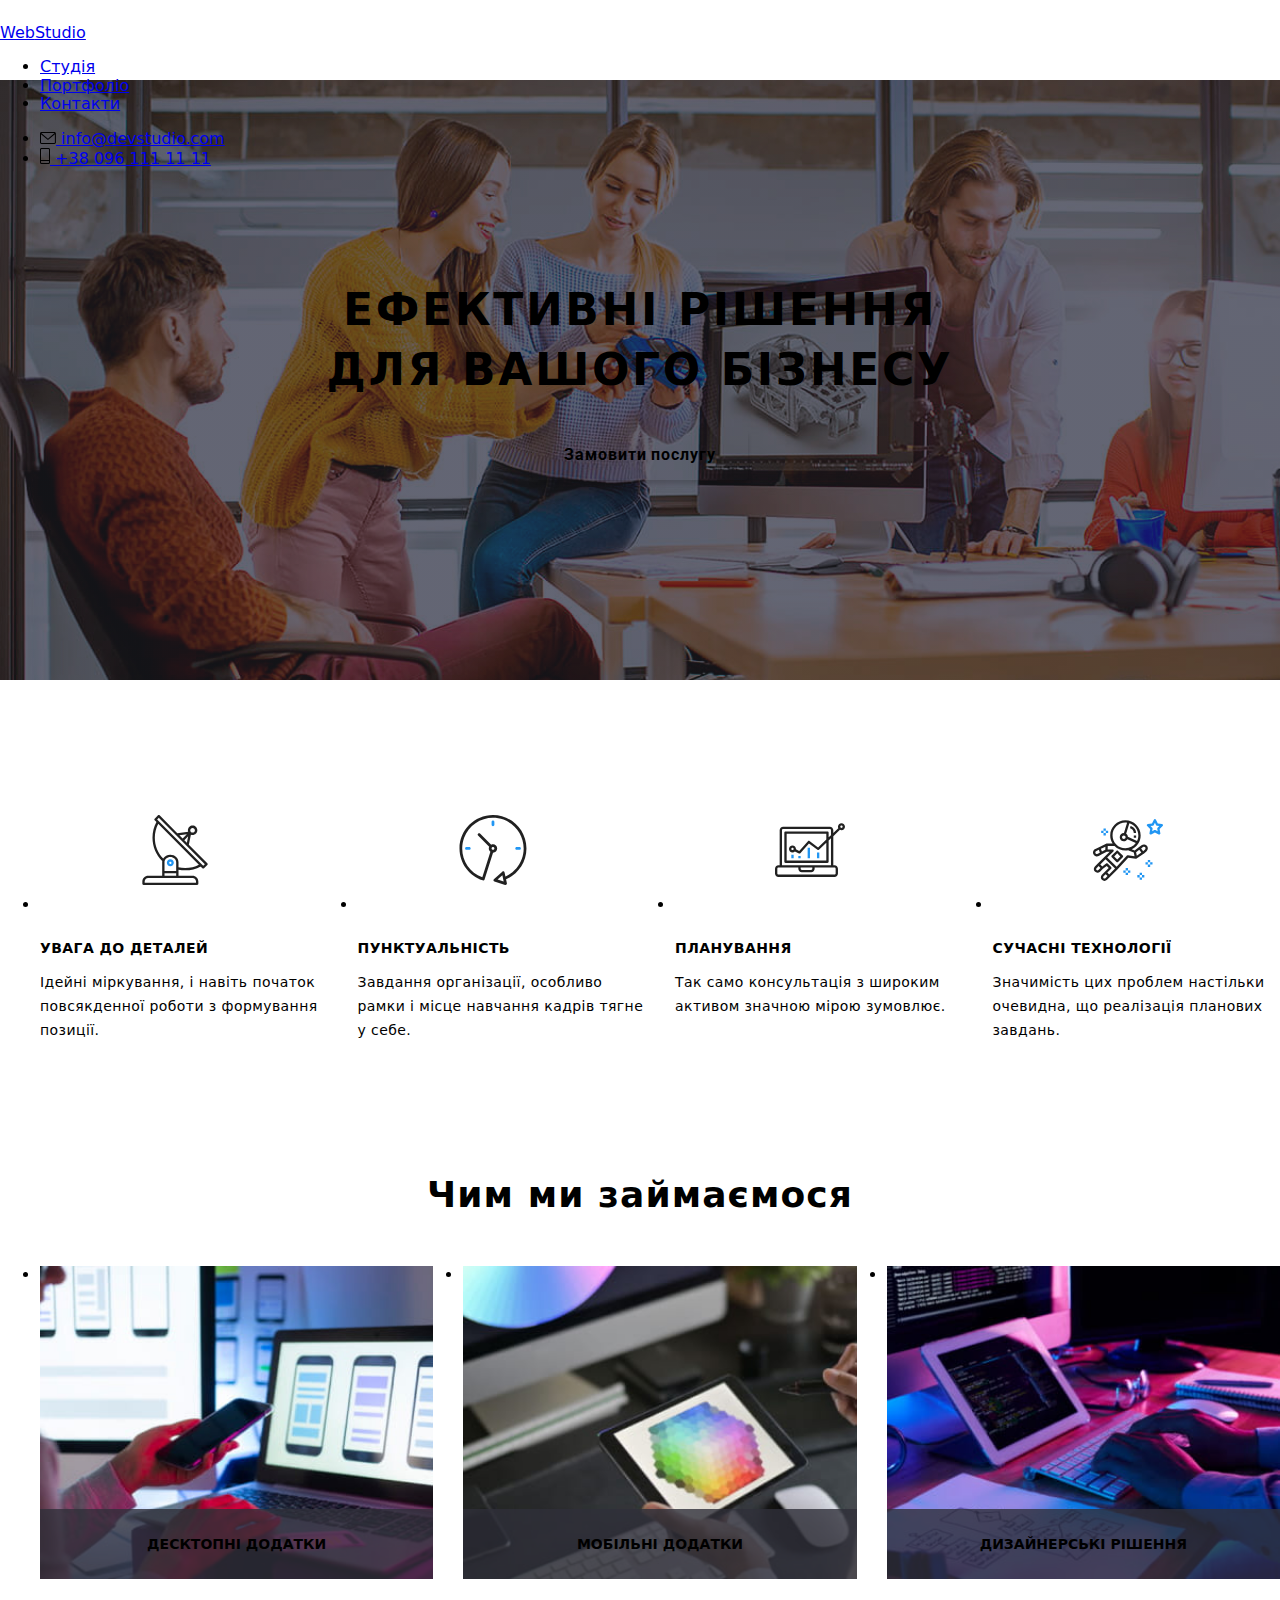
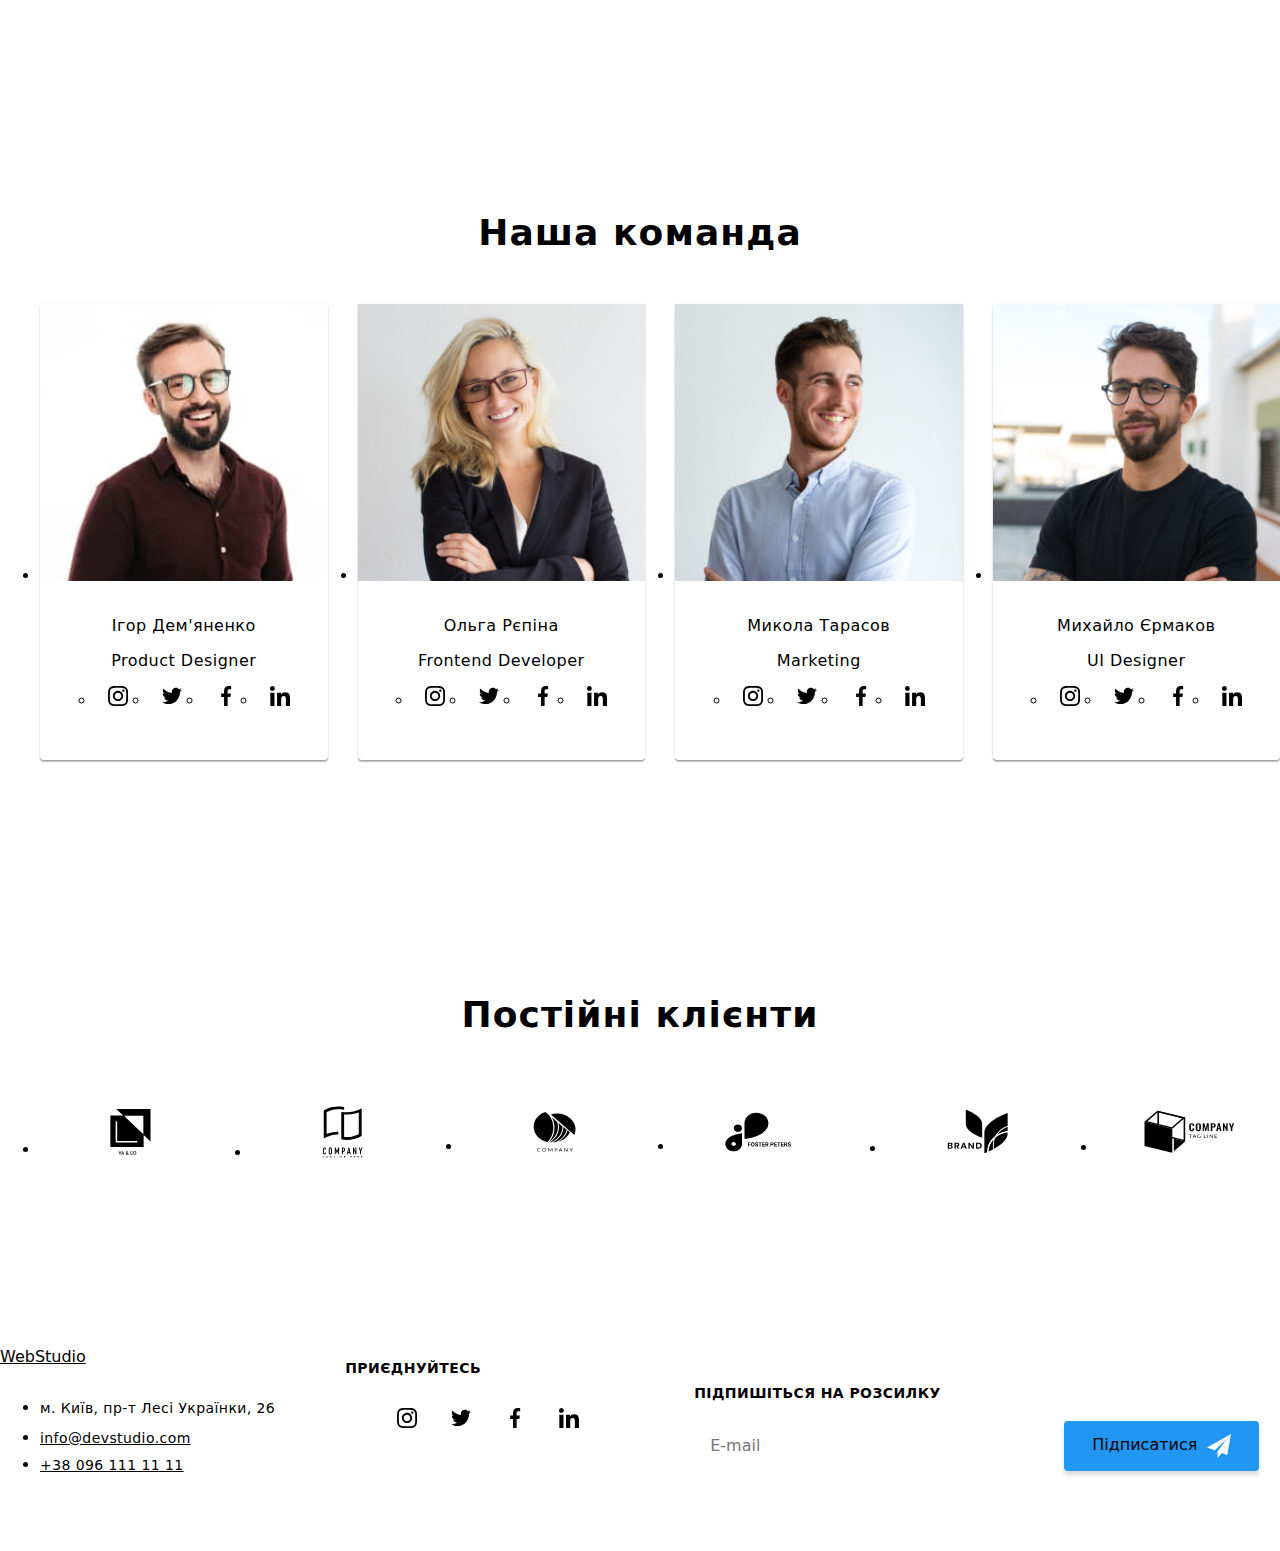
==== commit da8ed0a5: "sass commit" ====
--- a/index.html
+++ b/index.html
@@ -24,7 +24,7 @@
           ><span class="logo__text">Web</span>Studio</a
         >
         <nav>
-          <ul class="list header-menu header-list">
+          <ul class="list header-menu">
             <li>
               <a class="link header-menu__active list-link" href="#">Студія</a>
             </li>
--- a/css/style.css
+++ b/css/style.css
@@ -1,4 +1,4 @@
-body {
+/* body {
     font-family: 'Roboto', sans-serif;
     color: var(--text-color);
     margin: 0;
@@ -14,9 +14,9 @@
 h4 {
     margin: 0;
     padding: 0;
-}
-
-:root {
+} */
+
+/* :root {
     --main-color: #FFFFFF;
     --active-color: #2196F3;
     --contact-color: #757575;
@@ -27,19 +27,19 @@
     --button-hover: #188CE8;
     --icons-color: #AFB1B8;
     --divider-color: #ECECEC;
-}
-
-.link {
+} */
+
+/* .link {
     text-decoration: none;
-}
-
-.header-menu__active {
+} */
+
+/* .header-menu__active {
     color: var(--active-color);
     position: relative;
     padding: 32px 0;
-}
-
-.header-menu__active::after {
+} */
+
+/* .header-menu__active::after {
     content: '';
     height: 4px;
     background-color: var(--active-color);
@@ -48,11 +48,11 @@
     left: 0;
     right: 0;
     border-radius: 2px;
-}
-
-.list {
+} */
+
+/* .list {
     list-style: none;
-}
+} */
 
 .order__title {
     font-weight: 900;
@@ -69,8 +69,6 @@
 .section.order {
     max-width: 1600px;
     background-image: linear-gradient(rgba(47, 48, 58, 0.4), rgba(47, 48, 58, 0.4)), url(../images/teams.png);
-    /* background-image: url(../images/teams.png), linear-gradient(rgba(47, 48, 58, 0.4),rgba(47, 48, 58, 0.4)); */
-    /* text-align: center; */
     padding-bottom: 200px;
     padding-top: 200px;
 }
@@ -79,7 +77,7 @@
     margin: 0 auto;
 } */
 
-.list-link {
+/* .list-link {
     color: var(--text-color);
     font-family: 'Roboto';
     font-style: normal;
@@ -88,8 +86,8 @@
     line-height: calc(16 / 14);
     letter-spacing: 0.02em;
     transition: color 250ms cubic-bezier(0.4, 0, 0.2, 1);
-}
-.logo {
+} */
+/* .logo {
     font-family: 'Raleway';
     font-weight: 700;
     font-size: 26px;
@@ -97,13 +95,13 @@
     letter-spacing: 0.03em;
     color: var(--logo-color);
     margin-right: 93px;
-}
-
-.logo__text {
+} */
+
+/* .logo__text {
     color: var(--active-color);
-}
-
-.header-contact__link {
+} */
+
+/* .header-contact__link {
     color: var(--contact-color);
     font-weight: 500;
     font-size: 14px;
@@ -112,7 +110,7 @@
     display: inline-flex;
     align-items: center;
     transition: color 250ms cubic-bezier(0.4, 0, 0.2, 1);
-}
+} */
 
 .adds {
     font-style: normal;
@@ -139,9 +137,9 @@
     background-color: var(--order-color);
 }
 
-.header-contact__link:hover {
+/* .header-contact__link:hover {
     color: var(--active-color);
-}
+} */
 
 .order__button {
     background-color: var(--active-color);
@@ -229,7 +227,7 @@
     color: var(--contact-color);
 }
 
-.projects {
+.section__button {
     cursor: pointer;
     border: none;
     background-color: var(--projects-color);
@@ -246,30 +244,30 @@
     transition: box-shadow 250ms cubic-bezier(0.4, 0, 0.2, 1), color 250ms cubic-bezier(0.4, 0, 0.2, 1), background-color 250ms cubic-bezier(0.4, 0, 0.2, 1);
 }
 
-.button-flex li:not(:first-child) {
+.section__button-flex li:not(:first-child) {
     margin-left: 8px;
 }
 
-.projects:hover {
+.section__button:hover {
     background-color: var(--active-color);
     color: var(--main-color);
     border: none;
     box-shadow: 0px 3px 1px rgba(0, 0, 0, 0.1), 0px 1px 2px rgba(0, 0, 0, 0.08), 0px 2px 2px rgba(0, 0, 0, 0.12);
 }
 
-.projects:focus {
-    background-color: var(--active-color);
-    color: var(--main-color);
-}
-
-.projects-name {
+.section__button:focus {
+    background-color: var(--active-color);
+    color: var(--main-color);
+}
+
+.work-flex__name {
     font-weight: 700;
     font-size: 18px;
     line-height: calc(36 / 18);
     letter-spacing: 0.06em;
 }
 
-.projects-work {
+.work-flex__projects {
     font-size: 16px;
     line-height: calc(30 / 16);
     letter-spacing: 0.03em;
@@ -279,37 +277,37 @@
 .logo--light {
     color: var(--main-color);
 }
-.header {
-    display: flex;
-    align-items: center;
-}
-
-.header-list {
-    display: flex;
-}
-
-.list-link:hover,
+/* .header {
+    display: flex;
+    align-items: center;
+} */
+
+/* .header-menu {
+    display: flex;
+} */
+
+/* .list-link:hover,
 .list-link:focus {
     color: var(--active-color);
-}
-
-.header-contact {
+} */
+
+/* .header-contact {
     display: flex;
     margin-left: auto;
-}
-
-.header-contact>li:first-child {
+} */
+
+/* .header-contact>li:first-child {
     margin-right: 50px;
-}
-
-.container {
+} */
+
+/* .container {
     max-width: 1200px;
     margin: 0 auto;
-}
-
-.header-list>li:not(:last-child) {
+} */
+
+/* .header-menu>li:not(:last-child) {
     margin-right: 50px;
-}
+} */
 
 header {
     padding: 24px 0;
@@ -380,7 +378,7 @@
     margin-top: 9px;
 }
 
-.button-flex {
+.section__button-flex {
     display: flex;
     justify-content: center;
     margin-bottom: 50px;
@@ -589,27 +587,27 @@
     margin-top: 12px;
 }
 
-.header-contact__icon:hover .list-link {
+/* .header-contact__icon:hover .list-link {
     color: var(--button-hover);
-}
-
-.header-contact__link svg {
+} */
+
+/* .header-contact__link svg {
     fill: currentColor;
     margin-right: 10px;
     cursor: pointer;
-}
+} */
 
 /* leason 5 */
-.img-wrapper img {
+.work-flex__img-wrapper img {
     display: block;
 }
 
-.work-flex .img-wrapper {
+.work-flex .work-flex__img-wrapper {
     position: relative;
     overflow: hidden;
 }
 
-.work-description {
+.work-flex__description {
     background-color: var(--active-color);
     position: absolute;
     bottom: 0;
@@ -628,7 +626,7 @@
     transition: transform 250ms cubic-bezier(0.4, 0, 0.2, 1);
 }
 
-.work-flex .item:hover .work-description {
+.work-flex .item:hover .work-flex__description {
     transform: translateY(0);
 }
 
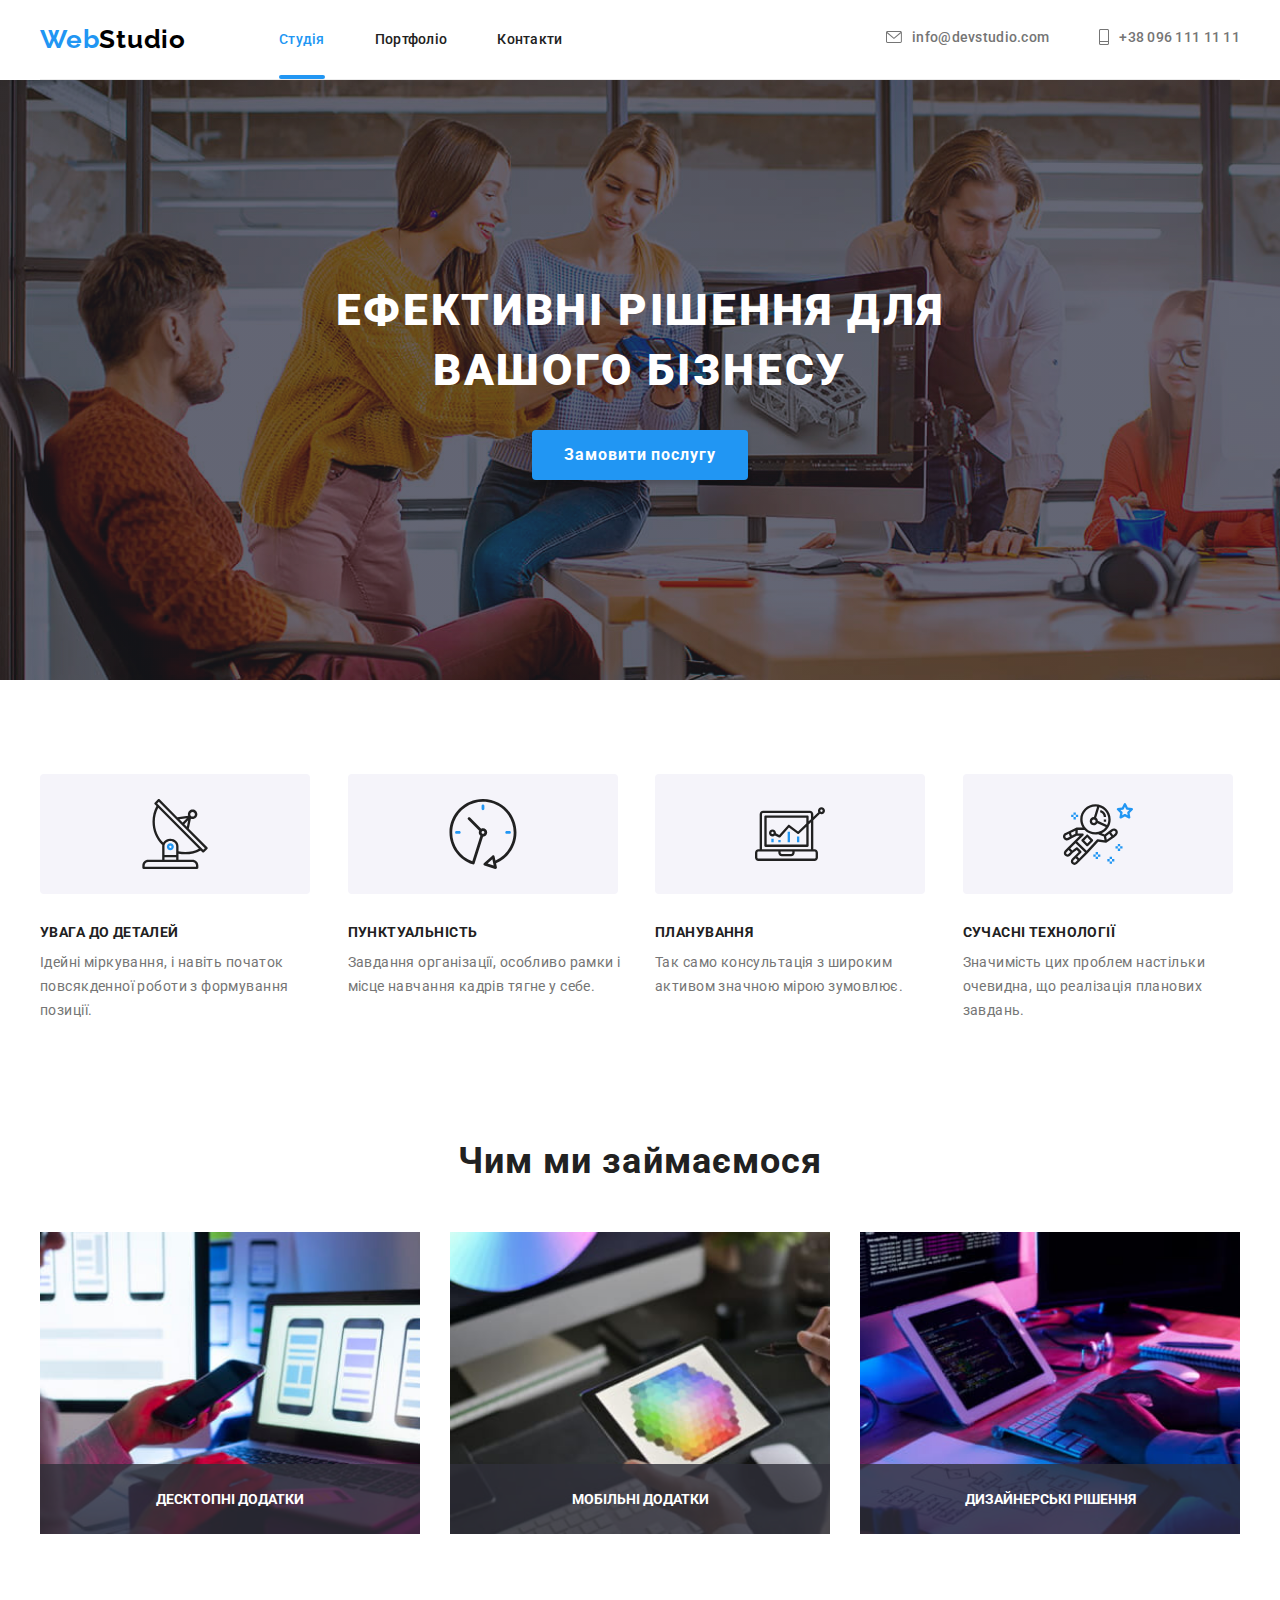
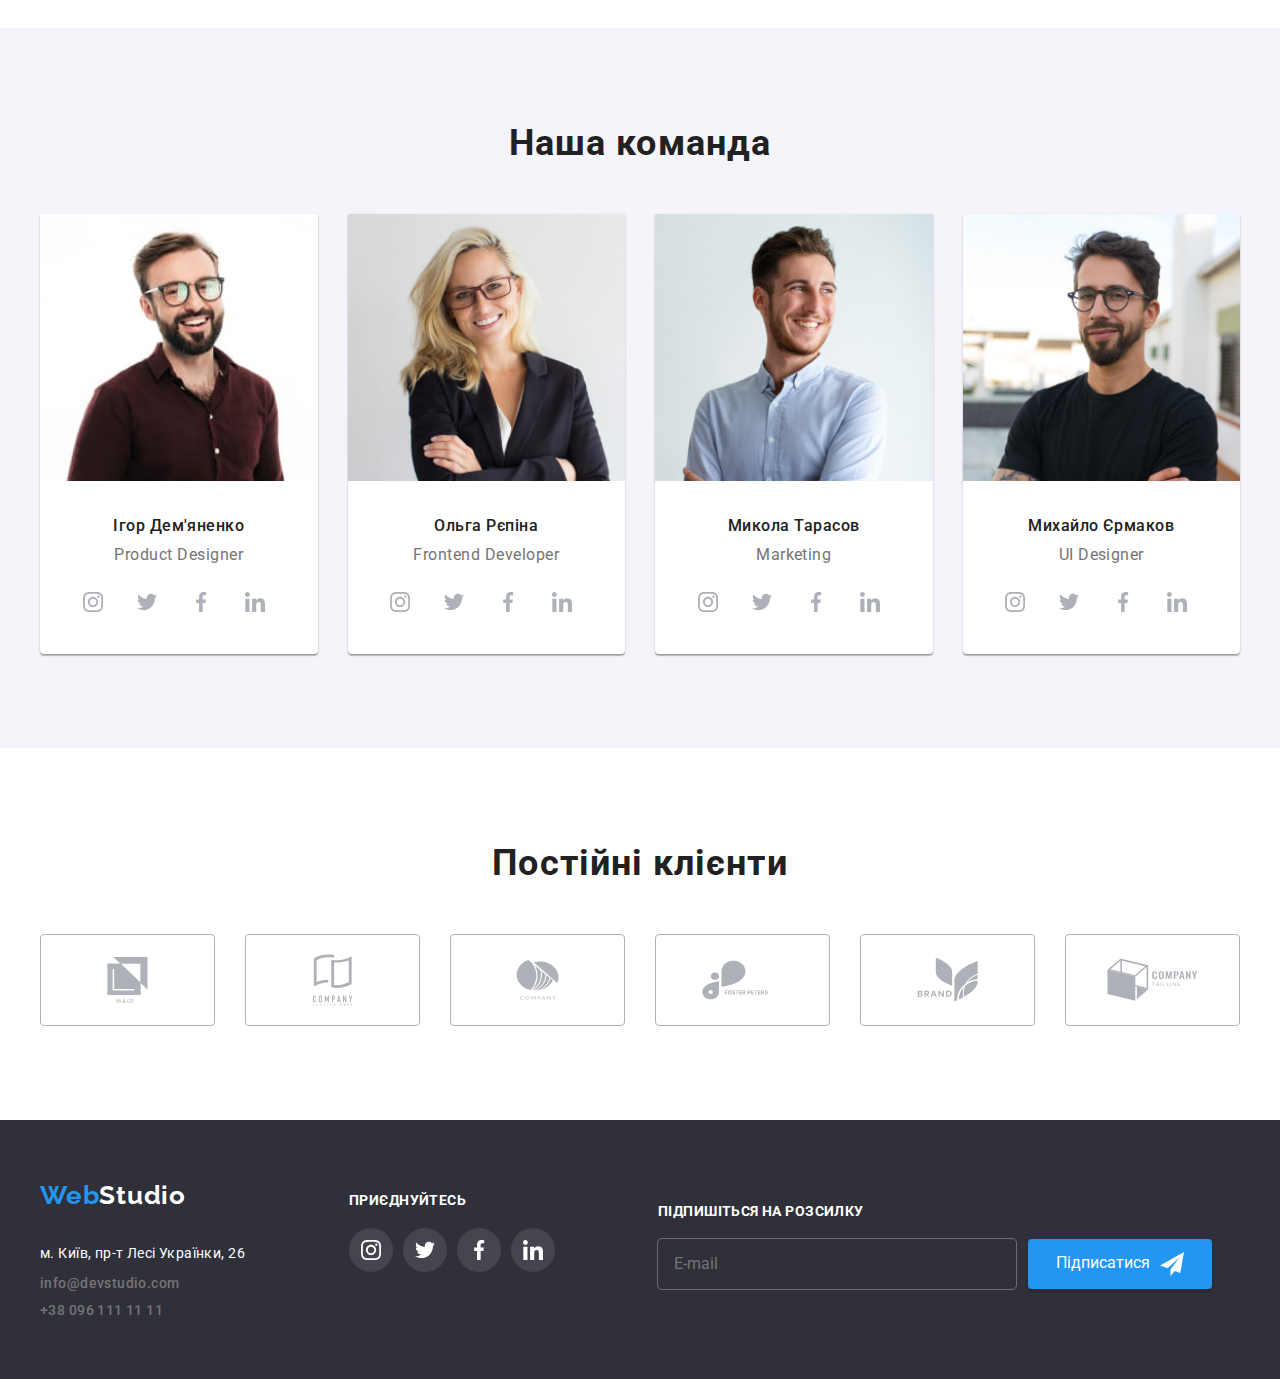
==== commit eb4981c4: "added BEM" ====
--- a/index.html
+++ b/index.html
@@ -8,7 +8,7 @@
       rel="stylesheet"
       href="https://cdnjs.cloudflare.com/ajax/libs/modern-normalize/1.1.0/modern-normalize.css"
     />
-    <link rel="stylesheet" href="./css/style.css" />
+    <link rel="stylesheet" href="./css/main.min.css" />
     <link rel="preconnect" href="https://fonts.googleapis.com" />
     <link rel="preconnect" href="https://fonts.gstatic.com" crossorigin />
     <link
@@ -66,7 +66,7 @@
         <button data-modal-open class="order__button" type="button">
           Замовити послугу
         </button>
-        <div class="order__backdrop is-hidden" data-modal>
+        <div class="order__backdrop order__backdrop--hidden" data-modal>
           <div class="modal">
             <button class="modal__close" data-modal-close>
               <svg width="30" height="30">
@@ -116,7 +116,7 @@
                 placeholder="Введіть текст"
                 id="user-text"
                 name="user-text"
-                class="form__input form__textarea"
+                class="form__textarea"
                 cols="30"
                 rows="5"
               ></textarea>
@@ -191,21 +191,23 @@
               </p>
             </li>
           </ul>
-          <h2 class="job job__title">Чим ми займаємося</h2>
-          <ul class="list job__box">
-            <li class="item box__item">
-              <img src="./images/job1.jpg" alt="work" width="370" />
-              <div class="job__description">Десктопні додатки</div>
-            </li>
-            <li class="item box__item">
-              <img src="./images/job2.jpg" alt="work" width="370" />
-              <div class="job__description">Мобільні додатки</div>
-            </li>
-            <li class="item box__item">
-              <img src="./images/job3.jpg" alt="work" width="370" />
-              <div class="job__description">Дизайнерські рішення</div>
-            </li>
-          </ul>
+          <div class="job">
+            <h2 class="job__title">Чим ми займаємося</h2>
+            <ul class="list job__box">
+              <li class="item box__item">
+                <img src="./images/job1.jpg" alt="work" width="370" />
+                <div class="job__description">Десктопні додатки</div>
+              </li>
+              <li class="item box__item">
+                <img src="./images/job2.jpg" alt="work" width="370" />
+                <div class="job__description">Мобільні додатки</div>
+              </li>
+              <li class="item box__item">
+                <img src="./images/job3.jpg" alt="work" width="370" />
+                <div class="job__description">Дизайнерські рішення</div>
+              </li>
+            </ul>
+          </div>
         </div>
       </section>
       <section class="team section">
@@ -365,44 +367,44 @@
       </section>
       <section class="section clients">
         <div class="container">
-          <h2 class="clients_title">Постійні клієнти</h2>
-          <ul class="list clients-wrapper">
-            <li class="clients_element">
+          <h2 class="clients__title">Постійні клієнти</h2>
+          <ul class="list clients__wrapper">
+            <li class="clients__element">
               <a href="">
                 <svg width="41" height="46">
                   <use href="./images/icons.svg#icon-group"></use>
                 </svg>
               </a>
             </li>
-            <li class="clients_element">
+            <li class="clients__element">
               <a href="">
                 <svg width="40" height="52">
                   <use href="./images/icons.svg#icon-group2"></use>
                 </svg>
               </a>
             </li>
-            <li class="clients_element">
+            <li class="clients__element">
               <a href="">
                 <svg width="43" height="41">
                   <use href="./images/icons.svg#icon-group3"></use>
                 </svg>
               </a>
             </li>
-            <li class="clients_element">
+            <li class="clients__element">
               <a href="">
                 <svg width="84" height="40">
                   <use href="./images/icons.svg#icon-group4"></use>
                 </svg>
               </a>
             </li>
-            <li class="clients_element">
+            <li class="clients__element">
               <a href="">
                 <svg width="62" height="45">
                   <use href="./images/icons.svg#icon-group5"></use>
                 </svg>
               </a>
             </li>
-            <li class="clients_element">
+            <li class="clients__element">
               <a href="">
                 <svg width="93" height="43">
                   <use href="./images/icons.svg#icon-group1"></use>
--- a/css/main.min.css
+++ b/css/main.min.css
@@ -0,0 +1 @@
+:root{--main-color: #FFFFFF;--active-color: #2196F3;--contact-color: #757575;--text-color: #212121;--order-color: #2F303A;--logo-color: #000000;--projects-color: #F5F4FA;--button-hover: #188CE8;--icons-color: #AFB1B8;--divider-color: #ECECEC}body{font-family:"Roboto",sans-serif;color:var(--text-color);margin:0;padding:0;background-color:var(--main-color)}ul,p,h1,h2,h3,h4{margin:0;padding:0}.container{max-width:1200px;margin:0 auto}.link{text-decoration:none}.list{list-style:none}.list-link{color:var(--text-color);font-family:"Roboto";font-style:normal;font-weight:500;font-size:14px;line-height:1.1428571429;letter-spacing:.02em;-webkit-transition:color 250ms cubic-bezier(0.4, 0, 0.2, 1);transition:color 250ms cubic-bezier(0.4, 0, 0.2, 1)}.list-link:hover,.list-link:focus{color:var(--active-color)}.section.order{max-width:1600px;background-image:-webkit-gradient(linear, left top, left bottom, from(rgba(47, 48, 58, 0.4)), to(rgba(47, 48, 58, 0.4))),url(../images/teams.png);background-image:linear-gradient(rgba(47, 48, 58, 0.4), rgba(47, 48, 58, 0.4)),url(../images/teams.png);padding-bottom:200px;padding-top:200px}.section{padding-top:94px;padding-bottom:94px}.box{display:-webkit-box;display:-ms-flexbox;display:flex;margin-bottom:118px;margin-left:-30px}.box__title{font-weight:700;font-size:14px;line-height:1.1428571429;letter-spacing:.03em;text-transform:uppercase;margin-bottom:10px}.box__description{font-size:14px;line-height:1.7142857143;letter-spacing:.03em;color:var(--contact-color)}.box__element{-ms-flex-preferred-size:calc((100% - 90px)/4);flex-basis:calc((100% - 90px)/4);margin-left:30px}.box__element .box__wrapper-icon{display:-webkit-box;display:-ms-flexbox;display:flex;justify-items:center;-webkit-box-pack:center;-ms-flex-pack:center;justify-content:center;background-color:var(--projects-color);height:120px;max-width:270px;margin-bottom:30px;border-radius:4px}.header{display:-webkit-box;display:-ms-flexbox;display:flex;-webkit-box-align:center;-ms-flex-align:center;align-items:center;padding:24px 0;height:80px;border-bottom:1px solid var(--divider-color)}.header .header-menu{display:-webkit-box;display:-ms-flexbox;display:flex}.header .header-menu>li:not(:last-child){margin-right:50px}.header .header-menu>li .header-menu__active{color:var(--active-color);position:relative;padding:32px 0}.header .header-menu>li .header-menu__active::after{content:"";height:4px;background-color:var(--active-color);position:absolute;bottom:0;left:0;right:0;border-radius:2px}.header .header-contact{display:-webkit-box;display:-ms-flexbox;display:flex;margin-left:auto}.header .header-contact>li:first-child{margin-right:50px}.header .header-contact__icon:hover .list-link{color:var(--button-hover)}.header .header-contact__link{color:var(--contact-color);font-weight:500;font-size:14px;line-height:1.1428571429;letter-spacing:.02em;display:-webkit-inline-box;display:-ms-inline-flexbox;display:inline-flex;-webkit-box-align:center;-ms-flex-align:center;align-items:center;-webkit-transition:color 250ms cubic-bezier(0.4, 0, 0.2, 1);transition:color 250ms cubic-bezier(0.4, 0, 0.2, 1)}.header .header-contact__link:hover{color:var(--active-color)}.header .header-contact__link svg{fill:currentColor;margin-right:10px;cursor:pointer}.logo{font-family:"Raleway";font-weight:700;font-size:26px;line-height:1.1923076923;letter-spacing:.03em;color:var(--logo-color);margin-right:93px}.logo__text{color:var(--active-color)}.logo--light{color:var(--main-color)}.order__title{font-weight:900;font-size:44px;line-height:1.3636363636;text-transform:uppercase;color:var(--main-color);letter-spacing:.06em;text-align:center;max-width:696px;margin:0 auto}.order__button{background-color:var(--active-color);color:var(--main-color);font-family:"Roboto";font-weight:700;font-size:16px;line-height:1.875;letter-spacing:.06em;cursor:pointer;border:none;padding:10px 32px;-webkit-box-shadow:0px 4px 4px rgba(0,0,0,.15);box-shadow:0px 4px 4px rgba(0,0,0,.15);border-radius:4px;-webkit-transition:background-color 250ms cubic-bezier(0.4, 0, 0.2, 1);transition:background-color 250ms cubic-bezier(0.4, 0, 0.2, 1);margin:30px auto 0;display:block}.order__button:hover{background-color:var(--button-hover)}.order__backdrop{position:fixed;top:0;left:0;width:100%;height:100%;opacity:1;visibility:visible;-webkit-transition:opacity 250ms cubic-bezier(0.4, 0, 0.2, 1),visibility 250ms cubic-bezier(0.4, 0, 0.2, 1);transition:opacity 250ms cubic-bezier(0.4, 0, 0.2, 1),visibility 250ms cubic-bezier(0.4, 0, 0.2, 1);background:rgba(0,0,0,.2);display:-webkit-box;display:-ms-flexbox;display:flex;-webkit-box-pack:center;-ms-flex-pack:center;justify-content:center;-webkit-box-align:center;-ms-flex-align:center;align-items:center;z-index:1}.order__backdrop.order__backdrop--hidden{visibility:hidden;opacity:0;pointer-events:none}.order__backdrop .modal{width:528px;background:#fff;-webkit-box-shadow:0px 1px 3px rgba(0,0,0,.12),0px 1px 1px rgba(0,0,0,.14),0px 2px 1px rgba(0,0,0,.2);box-shadow:0px 1px 3px rgba(0,0,0,.12),0px 1px 1px rgba(0,0,0,.14),0px 2px 1px rgba(0,0,0,.2);border-radius:4px;margin:0 auto;position:relative;padding:40px}.order__backdrop .modal__close{position:absolute;cursor:pointer;top:8px;right:8px;background:rgba(0,0,0,0);border:none;padding:0}.order__backdrop .modal__close svg{border:1px solid rgba(0,0,0,.1);border-radius:50%}.order__backdrop .modal__close:hover svg{-webkit-transition:-webkit-transform 250ms cubic-bezier(0.4, 0, 0.2, 1);transition:-webkit-transform 250ms cubic-bezier(0.4, 0, 0.2, 1);transition:transform 250ms cubic-bezier(0.4, 0, 0.2, 1);transition:transform 250ms cubic-bezier(0.4, 0, 0.2, 1), -webkit-transform 250ms cubic-bezier(0.4, 0, 0.2, 1);fill:var(--active-color)}.order__backdrop .modal__text{color:var(--text-color);font-weight:700;font-size:20px;line-height:1.15;text-align:center;letter-spacing:.03em;margin-bottom:12px}.form__wrapper{position:relative;margin-bottom:10px}.form__wrapper label{display:inline-block;margin-bottom:4px;color:var(--contact-color);font-size:12px;line-height:14px;letter-spacing:.01em}.form__wrapper .form__input{width:100%;height:40px;border:1px solid rgba(33,33,33,.2);border-radius:4px;cursor:pointer;padding-left:45px}.form__wrapper .form__input:focus{outline:1px solid var(--active-color)}.form__wrapper .form__input:focus+.form__icon{-webkit-transition:-webkit-transform 250ms cubic-bezier(0.4, 0, 0.2, 1);transition:-webkit-transform 250ms cubic-bezier(0.4, 0, 0.2, 1);transition:transform 250ms cubic-bezier(0.4, 0, 0.2, 1);transition:transform 250ms cubic-bezier(0.4, 0, 0.2, 1), -webkit-transform 250ms cubic-bezier(0.4, 0, 0.2, 1);fill:var(--active-color)}.form__icon{position:absolute;left:15px;top:50%;-webkit-transform:translateY(-50%);transform:translateY(-50%)}.form__button-send{width:100%;max-width:200px;height:50px;font-weight:700;font-size:16px;line-height:1.875;background:var(--active-color);-webkit-box-shadow:0px 4px 4px rgba(0,0,0,.15);box-shadow:0px 4px 4px rgba(0,0,0,.15);border-radius:4px;color:var(--main-color);border:none;cursor:pointer;letter-spacing:.06em;display:block;margin:0 auto}.form__textarea{resize:none;height:120px;padding:12px 16px;border:1px solid rgba(33,33,33,.2);border-radius:4px;width:100%}.form__textarea::-webkit-input-placeholder{color:rgba(117,117,117,.5);font-size:12px;line-height:1.1666666667;letter-spacing:.01em}.form__textarea::-moz-placeholder{color:rgba(117,117,117,.5);font-size:12px;line-height:1.1666666667;letter-spacing:.01em}.form__textarea:-ms-input-placeholder{color:rgba(117,117,117,.5);font-size:12px;line-height:1.1666666667;letter-spacing:.01em}.form__textarea::-ms-input-placeholder{color:rgba(117,117,117,.5);font-size:12px;line-height:1.1666666667;letter-spacing:.01em}.form__textarea::placeholder{color:rgba(117,117,117,.5);font-size:12px;line-height:1.1666666667;letter-spacing:.01em}.form__line{text-align:center}.form__line label{margin:20px 0 30px;font-size:14px;line-height:1.7142857143;letter-spacing:.03em;color:#757575;display:-webkit-box;display:-ms-flexbox;display:flex}.form__line a{color:var(--active-color)}.form__input-check{display:none}.form__check{margin:10px 0}.form__check input:checked+.form__checkbox-agree::before{background-color:var(--active-color);border:none;background-image:url(../images/vector-form.svg);background-repeat:no-repeat;background-position:center}.form__check .form__checkbox-agree{display:-webkit-box;display:-ms-flexbox;display:flex;-webkit-box-align:center;-ms-flex-align:center;align-items:center;-webkit-box-pack:center;-ms-flex-pack:center;justify-content:center;cursor:pointer}.form__check .form__checkbox-agree::before{display:-webkit-box;display:-ms-flexbox;display:flex;margin-right:8px;content:" ";width:16px;height:15px;border:2px solid #000;border-radius:2px}.job__box{display:-webkit-box;display:-ms-flexbox;display:flex;margin-top:50px;margin-left:-30px}.job__box .box__item{-ms-flex-preferred-size:calc((100% - 60px)/3);flex-basis:calc((100% - 60px)/3);margin-left:30px;position:relative}.job__box .box__item img{display:block;width:100%}.job__title{font-weight:700;font-size:36px;line-height:1.1666666667;letter-spacing:.03em;text-align:center}.job__description{position:absolute;height:70px;width:100%;bottom:0;display:-webkit-box;display:-ms-flexbox;display:flex;-webkit-box-pack:center;-ms-flex-pack:center;justify-content:center;-webkit-box-align:center;-ms-flex-align:center;align-items:center;color:var(--main-color);text-transform:uppercase;font-weight:700;font-size:14px;line-height:1.1428571429;background:rgba(47,48,58,.8)}.team{background-color:var(--projects-color)}.team__title{font-weight:700;font-size:36px;line-height:1.1666666667;letter-spacing:.03em;text-align:center;margin-bottom:50px}.team .team-flex{display:-webkit-box;display:-ms-flexbox;display:flex;text-align:center;margin-left:-30px}.team .team-flex__item{margin-left:30px;-ms-flex-preferred-size:calc((100% - 90px)/4);flex-basis:calc((100% - 90px)/4);border-radius:0px 0px 4px 4px;-webkit-box-shadow:0px 1px 3px rgba(0,0,0,.12),0px 1px 1px rgba(0,0,0,.14),0px 2px 1px rgba(0,0,0,.2);box-shadow:0px 1px 3px rgba(0,0,0,.12),0px 1px 1px rgba(0,0,0,.14),0px 2px 1px rgba(0,0,0,.2)}.team .team-flex__item>img{width:100%}.team .team-flex li{background-color:var(--main-color)}.team .team-flex h3{margin-top:30px;margin-bottom:10px}.team .team-flex__name{font-weight:500;font-size:16px;line-height:1.1875;letter-spacing:.03em}.team .team-flex__profession{font-weight:400;font-size:16px;line-height:1.1875;letter-spacing:.03em;color:var(--contact-color)}.team .flex-icons{display:-webkit-box;display:-ms-flexbox;display:flex;-webkit-box-pack:center;-ms-flex-pack:center;justify-content:center;margin-top:16px;margin-bottom:30px}.team .flex-icons__item a{width:44px;height:44px;display:-webkit-inline-box;display:-ms-inline-flexbox;display:inline-flex;-webkit-box-align:center;-ms-flex-align:center;align-items:center;-webkit-box-pack:center;-ms-flex-pack:center;justify-content:center;margin-right:10px;border-radius:50%;background-color:var(--main-color);color:var(--icons-color);-webkit-transition:color 250ms cubic-bezier(0.4, 0, 0.2, 1),background-color 250ms cubic-bezier(0.4, 0, 0.2, 1);transition:color 250ms cubic-bezier(0.4, 0, 0.2, 1),background-color 250ms cubic-bezier(0.4, 0, 0.2, 1)}.team .flex-icons__item a svg{fill:currentColor}.team .flex-icons__item a:hover{background-color:var(--active-color);color:var(--main-color)}.team .flex-icons__item a:focus{background-color:var(--active-color);color:var(--main-color)}.team .flex-icons__item:last-child{margin-right:0}.clients__title{font-weight:700;font-size:36px;line-height:1.1666666667;text-align:center;letter-spacing:.03em;margin-bottom:50px}.clients__wrapper{display:-webkit-box;display:-ms-flexbox;display:flex;margin-left:-30px}.clients__element{width:170px;height:92px;-ms-flex-preferred-size:calc((100% - 150px)/6);flex-basis:calc((100% - 150px)/6);margin-left:30px}.clients__element a{width:100%;height:100%;display:-webkit-box;display:-ms-flexbox;display:flex;-webkit-box-pack:center;-ms-flex-pack:center;justify-content:center;-webkit-box-align:center;-ms-flex-align:center;align-items:center;border:1px solid var(--icons-color);border-radius:4px;-webkit-transition:border-color 250ms cubic-bezier(0.4, 0, 0.2, 1);transition:border-color 250ms cubic-bezier(0.4, 0, 0.2, 1)}.clients__element a:hover,.clients__element a:focus{border:1px solid var(--active-color)}.clients__element a:hover svg,.clients__element a:focus svg{fill:var(--active-color)}.clients__element a svg{fill:var(--icons-color);-webkit-transition:fill 250ms cubic-bezier(0.4, 0, 0.2, 1);transition:fill 250ms cubic-bezier(0.4, 0, 0.2, 1)}footer{background-color:var(--order-color);padding:60px 0}footer address{margin-top:30px}.bottom{display:-webkit-box;display:-ms-flexbox;display:flex}.bottom__icons{width:44px;height:44px;margin-right:10px;border-radius:50%;display:-webkit-box;display:-ms-flexbox;display:flex;-webkit-box-pack:center;-ms-flex-pack:center;justify-content:center;-webkit-box-align:center;-ms-flex-align:center;align-items:center;background-color:rgba(255,255,255,.1);-webkit-transition:background-color 250ms cubic-bezier(0.4, 0, 0.2, 1);transition:background-color 250ms cubic-bezier(0.4, 0, 0.2, 1)}.bottom__icons a{width:100%;height:100%;display:-webkit-box;display:-ms-flexbox;display:flex;-webkit-box-align:center;-ms-flex-align:center;align-items:center;-webkit-box-pack:center;-ms-flex-pack:center;justify-content:center;border-radius:50%}.bottom__icons a:focus{background-color:var(--active-color)}.bottom__icons svg{fill:var(--main-color);-webkit-transition:fill 250ms cubic-bezier(0.4, 0, 0.2, 1);transition:fill 250ms cubic-bezier(0.4, 0, 0.2, 1)}.bottom__icons:hover{background-color:var(--active-color)}.bottom__icons:hover svg{fill:var(--main-color)}.bottom .bottom__list{display:-webkit-box;display:-ms-flexbox;display:flex;margin-top:20px}.bottom__wrapper{margin-right:70px}.bottom__text{font-weight:700;font-size:14px;line-height:1.1428571429;letter-spacing:.03em;text-transform:uppercase;color:var(--main-color);margin-top:12px}.adds{font-style:normal}.adds a:focus{color:var(--active-color)}.adds__map{text-decoration:none;font-size:14px;line-height:1.7142857143;color:var(--main-color);letter-spacing:.03em;-webkit-transition:color 250ms cubic-bezier(0.4, 0, 0.2, 1);transition:color 250ms cubic-bezier(0.4, 0, 0.2, 1)}.adds__map:hover{color:var(--active-color)}.adds__contacts{color:var(--contact-color);font-weight:500;font-size:14px;line-height:1.1428571429;letter-spacing:.03em;-webkit-transition:color 250ms cubic-bezier(0.4, 0, 0.2, 1);transition:color 250ms cubic-bezier(0.4, 0, 0.2, 1)}.adds__contacts:hover{color:var(--active-color)}.adds li:not(:first-child){margin-top:9px}.form-bottom{margin-top:23px;margin-left:93px}.form-bottom__text{font-weight:700;font-size:14px;line-height:1.1428571429;letter-spacing:.03em;text-transform:uppercase;color:var(--main-color)}.form-bottom__input{width:358px;height:50px;background-color:inherit;border-radius:4px;outline:1px solid rgba(255,255,255,.3);border:none;cursor:pointer;padding:15px 16px;color:var(--main-color)}.form-bottom__input:focus{outline:1px solid var(--button-hover)}.form-bottom__button{height:50px;margin-left:12px;background:#2196f3;-webkit-box-shadow:0px 4px 4px rgba(0,0,0,.15);box-shadow:0px 4px 4px rgba(0,0,0,.15);border-radius:4px;border:none;color:var(--main-color);padding:0px 28px;display:-webkit-inline-box;display:-ms-inline-flexbox;display:inline-flex;-webkit-box-align:center;-ms-flex-align:center;align-items:center}.form-bottom__button svg{margin-left:10px}.form-bottom__wrapper{display:-webkit-box;display:-ms-flexbox;display:flex;margin-top:20px}.section__button-flex{display:-webkit-box;display:-ms-flexbox;display:flex;-webkit-box-pack:center;-ms-flex-pack:center;justify-content:center;margin-bottom:50px}.section__button-flex li:not(:first-child){margin-left:8px}.section__button-flex .section__button{cursor:pointer;border:none;background-color:var(--projects-color);font-weight:500;font-size:16px;line-height:1.625;letter-spacing:.03em;font-family:"Roboto";font-weight:500;font-size:16px;line-height:1.625;padding:6px 22px;border-radius:4px;-webkit-transition:color 250ms cubic-bezier(0.4, 0, 0.2, 1),background-color 250ms cubic-bezier(0.4, 0, 0.2, 1),-webkit-box-shadow 250ms cubic-bezier(0.4, 0, 0.2, 1);transition:color 250ms cubic-bezier(0.4, 0, 0.2, 1),background-color 250ms cubic-bezier(0.4, 0, 0.2, 1),-webkit-box-shadow 250ms cubic-bezier(0.4, 0, 0.2, 1);transition:box-shadow 250ms cubic-bezier(0.4, 0, 0.2, 1),color 250ms cubic-bezier(0.4, 0, 0.2, 1),background-color 250ms cubic-bezier(0.4, 0, 0.2, 1);transition:box-shadow 250ms cubic-bezier(0.4, 0, 0.2, 1),color 250ms cubic-bezier(0.4, 0, 0.2, 1),background-color 250ms cubic-bezier(0.4, 0, 0.2, 1),-webkit-box-shadow 250ms cubic-bezier(0.4, 0, 0.2, 1)}.section__button-flex .section__button:hover{background-color:var(--active-color);color:var(--main-color);border:none;-webkit-box-shadow:0px 3px 1px rgba(0,0,0,.1),0px 1px 2px rgba(0,0,0,.08),0px 2px 2px rgba(0,0,0,.12);box-shadow:0px 3px 1px rgba(0,0,0,.1),0px 1px 2px rgba(0,0,0,.08),0px 2px 2px rgba(0,0,0,.12)}.section__button-flex .section__button:focus{background-color:var(--active-color);color:var(--main-color)}.work-flex{display:-webkit-box;display:-ms-flexbox;display:flex;-ms-flex-wrap:wrap;flex-wrap:wrap;margin-left:-30px}.work-flex .item{-ms-flex-preferred-size:calc((100% - 90px)/3);flex-basis:calc((100% - 90px)/3);margin-left:30px;-webkit-transition:-webkit-box-shadow 250ms cubic-bezier(0.4, 0, 0.2, 1);transition:-webkit-box-shadow 250ms cubic-bezier(0.4, 0, 0.2, 1);transition:box-shadow 250ms cubic-bezier(0.4, 0, 0.2, 1);transition:box-shadow 250ms cubic-bezier(0.4, 0, 0.2, 1), -webkit-box-shadow 250ms cubic-bezier(0.4, 0, 0.2, 1);border:1px solid #eee;margin-bottom:30px;cursor:pointer}.work-flex .item:hover{-webkit-box-shadow:0px 1px 1px rgba(0,0,0,.12),0px 4px 4px rgba(0,0,0,.06),1px 4px 6px rgba(0,0,0,.16);box-shadow:0px 1px 1px rgba(0,0,0,.12),0px 4px 4px rgba(0,0,0,.06),1px 4px 6px rgba(0,0,0,.16)}.work-flex .item:hover .work-flex__img-wrapper .work-flex__description{-webkit-transform:translateY(0);transform:translateY(0)}.work-flex .item .work-flex__img-wrapper{position:relative;overflow:hidden}.work-flex .item .work-flex__img-wrapper img{display:block;width:100%}.work-flex .item .work-flex__img-wrapper .work-flex__description{background-color:var(--active-color);position:absolute;bottom:0;height:100%;color:var(--main-color);display:-webkit-box;display:-ms-flexbox;display:flex;-webkit-box-pack:center;-ms-flex-pack:center;justify-content:center;-webkit-box-align:center;-ms-flex-align:center;align-items:center;font-weight:400;font-size:18px;line-height:1.5555555556;letter-spacing:.03em;-webkit-transform:translateY(100%);transform:translateY(100%);padding:24px;opacity:90%;-webkit-transition:-webkit-transform 250ms cubic-bezier(0.4, 0, 0.2, 1);transition:-webkit-transform 250ms cubic-bezier(0.4, 0, 0.2, 1);transition:transform 250ms cubic-bezier(0.4, 0, 0.2, 1);transition:transform 250ms cubic-bezier(0.4, 0, 0.2, 1), -webkit-transform 250ms cubic-bezier(0.4, 0, 0.2, 1)}.work-flex .item .work-flex__name{font-weight:700;font-size:18px;line-height:2;letter-spacing:.06em;margin-left:24px;margin-top:20px}.work-flex .item .work-flex__projects{font-size:16px;line-height:1.875;letter-spacing:.03em;color:var(--contact-color);margin-left:24px;margin-bottom:20px;margin-top:4px}/*# sourceMappingURL=main.min.css.map */